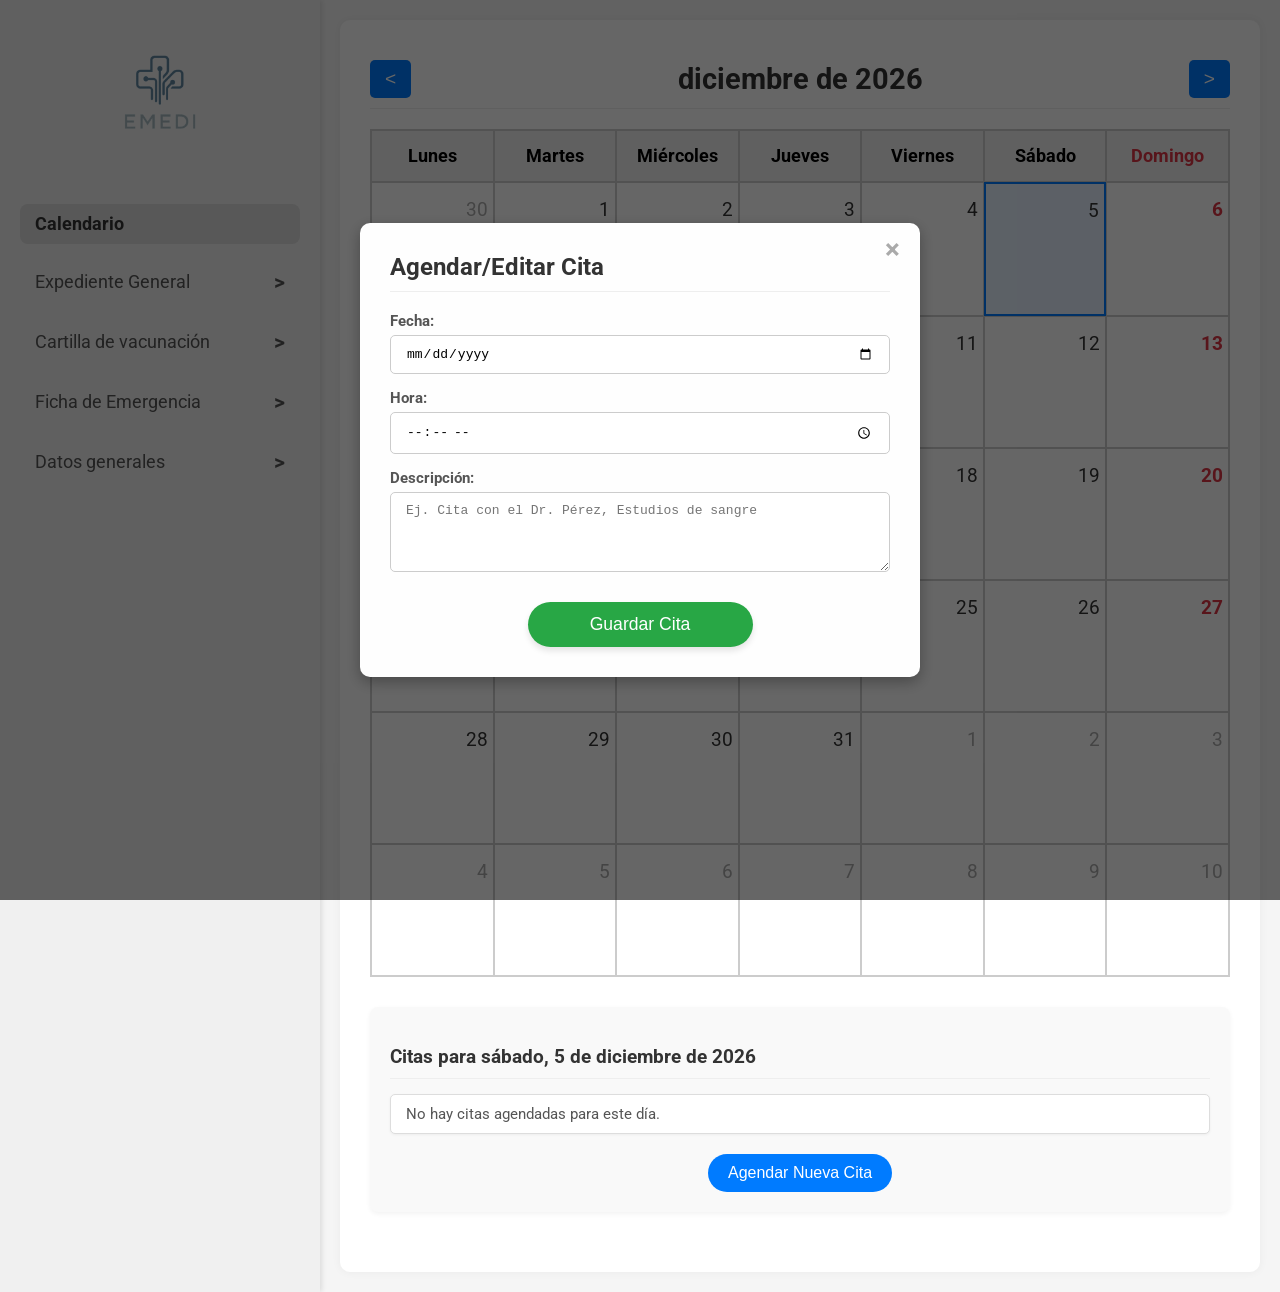
==== dashboard.html @ c4e19bdd "Add files via upload" ====
<!DOCTYPE html>
<html lang="es">
<head>
    <meta charset="UTF-8">
    <meta name="viewport" content="width=device-width, initial-scale=1.0">
    <title>EMEDI - Calendario y Expediente</title>
    <link rel="stylesheet" href="styles.css">
    <link href="https://fonts.googleapis.com/css2?family=Roboto:wght@400;700&display=swap" rel="stylesheet">
</head>
<body>
    <div class="dashboard-container">
        <aside class="sidebar" id="sidebar">
            <div class="sidebar-header">
                <img src="emedi_logo.png" alt="EMEDI Logo" class="sidebar-logo">
            </div>
            <nav class="sidebar-nav">
                <ul>
                    <li><a href="#" class="sidebar-link active" data-content="calendar">Calendario</a></li>
                    <li>
                        <a href="#" class="sidebar-link" data-content="expediente-general">Expediente General <span class="arrow">></span></a>
                        <ul class="submenu" id="expediente-submenu">
                            <li><a href="#" data-content="historia-clinica">Historia Clínica</a></li>
                            <li><a href="#" data-content="notas-medicas">Notas Médicas</a></li>
                            <li><a href="#" data-content="notas-evolucion">Notas de Evolución (Ne)</a></li>
                            <li><a href="#" data-content="notas-referencia">Notas de referencia o traslado</a></li>
                            <li><a href="#" data-content="notas-interconsulta">Notas de Interconsulta</a></li>
                            <li><a href="#" data-content="nota-pre-operatoria">Nota pre-operatoria (NPE-O)</a></li>
                            <li><a href="#" data-content="nota-pre-anestesica">Nota pre-anestésica (NPE-A)</a></li>
                            <li><a href="#" data-content="nota-post-operatoria">Nota post-operatoria (NPEO-Q)</a></li>
                            <li><a href="#" data-content="nota-post-anestesica">Nota post-anestésica (NPO-A)</a></li>
                            <li><a href="#" data-content="nota-egreso">Nota de Egreso</a></li>
                            <li><a href="#" data-content="hoja-enfermeria">Hoja de enfermería</a></li>
                            <li><a href="#" data-content="servicios-auxiliares">Servicios Auxiliares de diagnostico</a></li>
                            <li><a href="#" data-content="registro-transfusion">Registro de la transfusión de sangre o sus componentes</a></li>
                        </ul>
                    </li>
                    <li><a href="#" class="sidebar-link" data-content="cartilla-vacunacion">Cartilla de vacunación <span class="arrow">></span></a></li>
                    <li><a href="#" class="sidebar-link" data-content="ficha-emergencia">Ficha de Emergencia <span class="arrow">></span></a></li>
                    <li><a href="#" class="sidebar-link" data-content="datos-generales">Datos generales <span class="arrow">></span></a></li>
                </ul>
            </nav>
        </aside>

        <main class="main-content" id="main-content">
            <div id="calendar-content" class="content-section active">
                <div class="calendar-header">
                    <button id="prevMonth" class="nav-button">&lt;</button>
                    <h2 id="currentMonthYear"></h2>
                    <button id="nextMonth" class="nav-button">&gt;</button>
                </div>
                <div class="calendar-grid" id="calendarGrid">
                    </div>
                <div class="today-events">
                    <h3>Citas para <span id="selectedDateDisplay"></span></h3>
                    <ul id="eventsList">
                        </ul>
                    <button id="addAppointmentButton" class="add-button">Agendar Nueva Cita</button>
                </div>
            </div>

            <div id="expediente-general-content" class="content-section">
                <h1>Expediente General</h1>
                <p>Esta es la sección principal del Expediente General. Haz clic en las opciones del menú lateral para ver detalles.</p>
            </div>

            <div id="historia-clinica-content" class="content-section">
                <h2>Historia Clínica</h2>
                <p>Aquí se mostrará la historia clínica del paciente. Esta información puede ser extensa.</p>
                </div>

            <div id="notas-medicas-content" class="content-section">
                <h2>Notas Médicas</h2>
                <p>Aquí se mostrarán las notas médicas.</p>
                <ul>
                    <li>Especificaciones de la notas medicas(D4-D11)</li>
                </ul>
            </div>

            <div id="notas-evolucion-content" class="content-section">
                <h2>Notas de Evolución (Ne)</h2>
                <p>Contenido relacionado con las notas de evolución.</p>
            </div>

            <div id="notas-referencia-content" class="content-section">
                <h2>Notas de referencia o traslado</h2>
                <p>Contenido relacionado con las notas de referencia o traslado.</p>
            </div>

            <div id="notas-interconsulta-content" class="content-section">
                <h2>Notas de Interconsulta</h2>
                <p>Contenido relacionado con las notas de interconsulta.</p>
            </div>

            <div id="nota-pre-operatoria-content" class="content-section">
                <h2>Nota pre-operatoria (NPE-O)</h2>
                <p>Contenido de la nota pre-operatoria.</p>
            </div>

            <div id="nota-pre-anestesica-content" class="content-section">
                <h2>Nota pre-anestésica (NPE-A)</h2>
                <p>Contenido de la nota pre-anestésica.</p>
            </div>

            <div id="nota-post-operatoria-content" class="content-section">
                <h2>Nota post-operatoria (NPEO-Q)</h2>
                <p>Contenido de la nota post-operatoria.</p>
            </div>

            <div id="nota-post-anestesica-content" class="content-section">
                <h2>Nota post-anestesica (NPO-A)</h2>
                <p>Contenido de la nota post-anestesica.</p>
            </div>

            <div id="nota-egreso-content" class="content-section">
                <h2>Nota de Egreso</h2>
                <p>Contenido de la nota de egreso.</p>
            </div>

            <div id="hoja-enfermeria-content" class="content-section">
                <h2>Hoja de enfermería</h2>
                <p>Contenido de la hoja de enfermería.</p>
            </div>

            <div id="servicios-auxiliares-content" class="content-section">
                <h2>Servicios Auxiliares de diagnostico</h2>
                <p>Contenido de los servicios auxiliares de diagnóstico.</p>
            </div>

            <div id="registro-transfusion-content" class="content-section">
                <h2>Registro de la transfusión de sangre o sus componentes</h2>
                <p>Contenido del registro de transfusión.</p>
            </div>

            <div id="cartilla-vacunacion-content" class="content-section">
                <h1>Cartilla de vacunación</h1>
                <p>Aquí se mostrará la información de la cartilla de vacunación.</p>
            </div>

            <div id="ficha-emergencia-content" class="content-section">
                <h1>Ficha de Emergencia</h1>
                <p>Información de contacto y datos médicos en caso de emergencia.</p>
            </div>

            <div id="datos-generales-content" class="content-section">
                <h1>Datos generales</h1>
                <form class="datos-generales-form">
                    <div class="form-group">
                        <label for="nombreCompleto">Nombre completo:</label>
                        <input type="text" id="nombreCompleto" name="nombreCompleto" placeholder="Ingresa nombre completo">
                    </div>

                    <div class="form-group">
                        <label for="curpGeneral">CURP:</label>
                        <input type="text" id="curpGeneral" name="curpGeneral" placeholder="Ingresa CURP">
                    </div>

                    <div class="form-group">
                        <label for="fechaNacimiento">Fecha de nacimiento:</label>
                        <input type="date" id="fechaNacimiento" name="fechaNacimiento">
                    </div>

                    <div class="form-group">
                        <label for="grupoSanguineo">Grupo Sanguíneo:</label>
                        <select id="grupoSanguineo" name="grupoSanguineo">
                            <option value="">Selecciona</option>
                            <option value="A+">A+</option>
                            <option value="A-">A-</option>
                            <option value="B+">B+</option>
                            <option value="B-">B-</option>
                            <option value="AB+">AB+</option>
                            <option value="AB-">AB-</option>
                            <option value="O+">O+</option>
                            <option value="O-">O-</option>
                        </select>
                    </div>

                    <div class="form-group">
                        <label for="edad">Edad:</label>
                        <input type="number" id="edad" name="edad" placeholder="Edad" min="0" max="120">
                    </div>

                    <div class="form-group">
                        <label for="sexo">Sexo:</label>
                        <select id="sexo" name="sexo">
                            <option value="">Selecciona</option>
                            <option value="Masculino">Masculino</option>
                            <option value="Femenino">Femenino</option>
                            <option value="Otro">Otro</option>
                        </select>
                    </div>

                    <div class="form-group">
                        <label for="padecimientosGenerales">Padecimientos generales:</label>
                        <textarea id="padecimientosGenerales" name="padecimientosGenerales" rows="4" placeholder="Describe padecimientos relevantes"></textarea>
                    </div>

                    <div class="profile-photo">
                        <h3>Fotografía</h3>
                        <div class="photo-placeholder">
                            <label for="uploadPhoto" class="upload-button">Subir Foto</label>
                            <input type="file" id="uploadPhoto" name="uploadPhoto" accept="image/*" style="display: none;">
                        </div>
                    </div>

                    <button type="submit" class="save-button">Guardar Datos</button>
                </form>
            </div>
        </main>
    </div>

    <div id="appointmentModal" class="modal">
        <div class="modal-content">
            <span class="close-button">&times;</span>
            <h2>Agendar/Editar Cita</h2>
            <form id="appointmentForm">
                <input type="hidden" id="appointmentId">
                <div class="form-group">
                    <label for="appointmentDate">Fecha:</label>
                    <input type="date" id="appointmentDate" required>
                </div>
                <div class="form-group">
                    <label for="appointmentTime">Hora:</label>
                    <input type="time" id="appointmentTime" required>
                </div>
                <div class="form-group">
                    <label for="appointmentDescription">Descripción:</label>
                    <textarea id="appointmentDescription" rows="3" placeholder="Ej. Cita con el Dr. Pérez, Estudios de sangre" required></textarea>
                </div>
                <div class="modal-buttons">
                    <button type="submit" class="save-button">Guardar Cita</button>
                    <button type="button" id="deleteAppointmentButton" class="delete-button" style="display:none;">Eliminar Cita</button>
                </div>
            </form>
        </div>
    </div>

    <script src="script.js"></script>
</body>
</html>
---- styles.css ----
body {
    font-family: 'Roboto', sans-serif;
    display: flex;
    justify-content: center;
    align-items: center;
    min-height: 100vh;
    background-color: #e0e0e0; /* Color de fondo gris claro */
    margin: 0;
    overflow-x: hidden; /* Evita barras de desplazamiento horizontales */
}

/* Login Page Styles */
.login-container {
    background-color: #e0e0e0; /* Mismo color de fondo para el contenedor */
    padding: 40px 20px;
    border-radius: 15px;
    text-align: center;
    width: 100%;
    max-width: 400px;
    box-shadow: none; /* No hay sombra en el diseño del PDF */
    display: flex;
    flex-direction: column;
    align-items: center;
    position: relative;
}

.avatar-circle {
    width: 150px;
    height: 150px;
    background-color: #1a4970; /* Azul oscuro aproximado del PDF */
    border-radius: 50%;
    display: flex;
    justify-content: center;
    align-items: center;
    margin-bottom: 50px;
}

.avatar-icon {
    width: 90px;
    height: 90px;
    fill: white;
}

.input-group {
    width: 100%;
    margin-bottom: 40px;
}

.input-wrapper {
    display: flex;
    align-items: center;
    background-color: white; /* Fondo blanco para los inputs */
    border: 2px solid black; /* Borde negro delgado */
    border-radius: 30px; /* Bordes redondeados */
    margin-bottom: 25px;
    padding: 10px 20px;
    box-shadow: 0 2px 5px rgba(0, 0, 0, 0.1);
}

.input-wrapper .icon {
    font-size: 24px;
    margin-right: 15px;
    color: black; /* Color de los iconos */
}

.input-wrapper input {
    border: none;
    outline: none;
    flex-grow: 1;
    font-size: 1.1em;
    padding: 5px 0;
    color: #333;
    background-color: transparent;
}

.input-wrapper input::placeholder {
    color: #888;
}

.login-button {
    background-color: #007bff; /* Azul estándar, ajustar si es necesario */
    color: white;
    padding: 15px 30px;
    border: none;
    border-radius: 30px;
    font-size: 1.2em;
    cursor: pointer;
    transition: background-color 0.3s ease, transform 0.2s ease;
    width: 80%;
    margin-top: 20px;
    box-shadow: 0 4px 6px rgba(0, 0, 0, 0.1);
}

.login-button:hover {
    background-color: #0056b3;
    transform: translateY(-2px);
}

.emedi-logo img {
    width: 120px; /* Ajusta el tamaño del logo */
    height: auto;
    margin-top: 50px;
}

/* Animaciones de entrada para la página de login */
@keyframes fadeIn {
    from { opacity: 0; transform: translateY(20px); }
    to { opacity: 1; transform: translateY(0); }
}

.login-container {
    animation: fadeIn 1s ease-out forwards;
}

.input-wrapper {
    animation: fadeIn 0.8s ease-out forwards;
    animation-delay: 0.3s;
    opacity: 0;
}

.login-button {
    animation: fadeIn 0.8s ease-out forwards;
    animation-delay: 0.6s;
    opacity: 0;
}


/* Dashboard Layout */
.dashboard-container {
    display: flex;
    width: 100%;
    min-height: 100vh;
    background-color: #f5f5f5; /* Un gris muy claro para el fondo principal */
}

/* Sidebar */
.sidebar {
    width: 280px;
    background-color: #f0f0f0; /* Gris ligeramente más oscuro que el fondo principal */
    color: #333;
    padding: 20px;
    box-shadow: 2px 0 5px rgba(0,0,0,0.1);
    display: flex;
    flex-direction: column;
    overflow-y: auto;
    transition: transform 0.3s ease-in-out;
}

.sidebar-header {
    text-align: center;
    margin-bottom: 30px;
}

.sidebar-logo {
    width: 150px; /* Ajusta el tamaño del logo en el sidebar */
    height: auto;
}

.sidebar-nav ul {
    list-style: none;
    padding: 0;
    margin: 0;
}

.sidebar-nav li {
    margin-bottom: 15px;
}

.sidebar-link {
    display: flex;
    align-items: center;
    justify-content: space-between;
    text-decoration: none;
    color: #555;
    font-size: 1.1em;
    padding: 10px 15px;
    border-radius: 8px;
    transition: background-color 0.3s ease, color 0.3s ease;
    cursor: pointer;
}

.sidebar-link:hover,
.sidebar-link.active {
    background-color: #dcdcdc; /* Un gris más oscuro al pasar el ratón o activo */
    color: #333;
    font-weight: bold;
}

.sidebar-link .arrow {
    font-weight: bold;
    font-size: 1.2em;
    transform: rotate(0deg);
    transition: transform 0.3s ease;
}

/* Cambiado para que solo rote si el submenu está abierto */
.sidebar-link.active .arrow {
    transform: rotate(90deg);
}


.submenu {
    list-style: none;
    padding-left: 20px;
    margin-top: 10px;
    max-height: 0; /* Oculto por defecto */
    overflow: hidden;
    transition: max-height 0.4s ease-out, opacity 0.4s ease-out;
    opacity: 0;
}

.submenu.show {
    max-height: 500px; /* Suficientemente grande para mostrar todos los elementos */
    opacity: 1;
}

.submenu li {
    margin-bottom: 8px;
}

.submenu a {
    text-decoration: none;
    color: #666;
    font-size: 0.95em;
    padding: 8px 10px;
    display: block;
    border-radius: 5px;
    transition: background-color 0.3s ease, color 0.3s ease;
}

.submenu a:hover {
    background-color: #e9e9e9;
    color: #333;
}

/* Main Content Area */
.main-content {
    flex-grow: 1;
    padding: 30px;
    overflow-y: auto;
    background-color: white; /* Contenido principal en blanco */
    border-radius: 10px;
    margin: 20px;
    box-shadow: 0 0 10px rgba(0,0,0,0.05);
}

.content-section {
    display: none; /* Oculta todas las secciones por defecto */
    animation: fadeInContent 0.5s ease-out forwards;
}

.content-section.active {
    display: block; /* Muestra la sección activa */
}

@keyframes fadeInContent {
    from { opacity: 0; transform: translateY(10px); }
    to { opacity: 1; transform: translateY(0); }
}

/* Calendar Specific Styles */
.calendar-header {
    display: flex;
    justify-content: space-between;
    align-items: center;
    margin-bottom: 20px;
    padding: 10px 0;
    border-bottom: 1px solid #eee;
}

.calendar-header h2 {
    margin: 0;
    color: #333;
    font-size: 1.8em;
}

.calendar-header .nav-button {
    background-color: #007bff;
    color: white;
    border: none;
    padding: 8px 15px;
    border-radius: 5px;
    cursor: pointer;
    font-size: 1.2em;
    transition: background-color 0.3s ease;
}

.calendar-header .nav-button:hover {
    background-color: #0056b3;
}

.calendar-grid {
    display: grid;
    grid-template-columns: repeat(7, 1fr);
    border: 1px solid #ccc;
    max-width: 900px; /* Ancho máximo para el calendario */
    margin: 20px auto; /* Centrar el calendario */
    background-color: white;
}

.day-name {
    background-color: #f0f0f0;
    padding: 15px 5px;
    text-align: center;
    font-weight: bold;
    border: 1px solid #ccc;
    font-size: 1.1em;
}

.day {
    padding: 15px 5px;
    border: 1px solid #ccc;
    text-align: right;
    font-size: 1.2em;
    min-height: 100px; /* Altura mínima para cada día */
    position: relative;
    cursor: pointer;
    transition: background-color 0.2s ease;
    display: flex;
    flex-direction: column;
    align-items: flex-end;
    justify-content: flex-start;
}

.day:hover {
    background-color: #f9f9f9;
}

.day.selected {
    background-color: #e6f2ff; /* Color para el día seleccionado */
    border: 2px solid #007bff;
}

.prev-month, .next-month {
    color: #aaa; /* Días de meses anteriores/siguientes más tenues */
}

.current-month {
    color: #333;
}

.domingo {
    color: #dc3545; /* Rojo para los domingos */
    font-weight: bold;
}

.red-text { /* Para los días 1, 5, 6, 12, 19, 26 */
    color: #dc3545 !important;
    font-weight: bold;
}

.has-event {
    /* display: flex; */ /* Removido para permitir que el número del día esté arriba */
    /* flex-direction: column; */
    /* align-items: flex-end; */
    /* justify-content: space-between; */
    /* padding: 10px; */
}

.event-dot {
    width: 12px;
    height: 12px;
    border-radius: 50%;
    margin-top: 5px;
    /* align-self: center; */ /* Removido */
    position: absolute;
    bottom: 5px;
    left: 50%;
    transform: translateX(-50%);
}

.event-dot.green { background-color: #28a745; }
.event-dot.blue { background-color: #007bff; }
.event-dot.purple { background-color: #6f42c1; }


/* Tooltip para eventos */
.event-tooltip {
    position: absolute;
    bottom: 100%; /* Encima del día */
    left: 50%;
    transform: translateX(-50%);
    background-color: rgba(0, 0, 0, 0.8);
    color: white;
    padding: 8px 12px;
    border-radius: 5px;
    font-size: 0.85em;
    white-space: nowrap;
    opacity: 0;
    visibility: hidden;
    transition: opacity 0.3s ease, visibility 0.3s ease;
    z-index: 10;
}

.has-event:hover .event-tooltip {
    opacity: 1;
    visibility: visible;
}

.today-events {
    max-width: 900px;
    margin: 30px auto;
    padding: 20px;
    background-color: #f9f9f9;
    border-radius: 8px;
    box-shadow: 0 2px 5px rgba(0,0,0,0.05);
}

.today-events h3 {
    color: #333;
    margin-bottom: 15px;
    border-bottom: 1px solid #eee;
    padding-bottom: 10px;
}

.today-events ul {
    list-style: none;
    padding: 0;
    margin: 0;
}

.today-events li {
    background-color: white;
    border: 1px solid #ddd;
    border-radius: 5px;
    padding: 10px 15px;
    margin-bottom: 10px;
    display: flex;
    justify-content: space-between;
    align-items: center;
    font-size: 0.95em;
    color: #555;
    box-shadow: 0 1px 3px rgba(0,0,0,0.05);
    cursor: pointer; /* Para indicar que se puede editar */
    transition: background-color 0.2s ease;
}

.today-events li:hover {
    background-color: #f0f0f0;
}

.today-events li .event-time {
    font-weight: bold;
    color: #007bff;
    margin-right: 10px;
}

.today-events .add-button {
    background-color: #007bff;
    color: white;
    border: none;
    padding: 10px 20px;
    border-radius: 25px;
    cursor: pointer;
    font-size: 1em;
    margin-top: 20px;
    display: block;
    width: fit-content;
    margin-left: auto;
    margin-right: auto;
    transition: background-color 0.3s ease;
}

.today-events .add-button:hover {
    background-color: #0056b3;
}


/* Estilos para el formulario de Datos Generales */
.datos-generales-form {
    display: flex;
    flex-direction: column;
    gap: 15px; /* Espacio entre grupos de formulario */
    max-width: 600px; /* Ancho máximo del formulario */
    margin: 20px auto; /* Centrar el formulario en la sección */
    padding: 20px;
    border: 1px solid #e0e0e0;
    border-radius: 8px;
    background-color: #ffffff;
    box-shadow: 0 2px 5px rgba(0,0,0,0.05);
}

.form-group {
    display: flex;
    flex-direction: column;
}

.form-group label {
    font-weight: bold;
    margin-bottom: 5px;
    color: #555;
    font-size: 0.95em;
}

.form-group input[type="text"],
.form-group input[type="date"],
.form-group input[type="number"],
.form-group input[type="time"], /* Añadido para el input de hora */
.form-group select,
.form-group textarea {
    padding: 10px 15px;
    border: 1px solid #ccc;
    border-radius: 5px;
    font-size: 1em;
    width: 100%;
    box-sizing: border-box; /* Incluye padding y border en el ancho total */
    transition: border-color 0.3s ease;
}

.form-group input:focus,
.form-group select:focus,
.form-group textarea:focus {
    border-color: #007bff;
    outline: none;
    box-shadow: 0 0 5px rgba(0, 123, 255, 0.25);
}

.form-group textarea {
    resize: vertical; /* Permite redimensionar verticalmente */
    min-height: 80px;
}

/* Estilos específicos para el placeholder de la foto de perfil */
.profile-photo .photo-placeholder {
    width: 180px; /* Ajusta el tamaño del placeholder de la foto */
    height: 180px;
    background-color: #f0f0f0;
    border: 2px dashed #a0a0a0;
    border-radius: 10px;
    margin: 15px auto;
    display: flex;
    justify-content: center;
    align-items: center;
    color: #666;
    font-size: 0.9em;
    cursor: pointer;
    overflow: hidden; /* Para contener la imagen subida */
    position: relative;
}

.profile-photo .photo-placeholder img {
    width: 100%;
    height: 100%;
    object-fit: cover;
    border-radius: 8px;
    position: absolute;
    top: 0;
    left: 0;
}

.upload-button {
    background-color: #007bff;
    color: white;
    padding: 8px 15px;
    border-radius: 5px;
    cursor: pointer;
    transition: background-color 0.3s ease;
    font-size: 0.9em;
    z-index: 1; /* Asegura que el botón esté por encima de la imagen */
}

.upload-button:hover {
    background-color: #0056b3;
}

/* Botón de Guardar */
.save-button {
    background-color: #28a745; /* Verde para guardar */
    color: white;
    padding: 12px 25px;
    border: none;
    border-radius: 30px;
    font-size: 1.1em;
    cursor: pointer;
    transition: background-color 0.3s ease, transform 0.2s ease;
    width: fit-content; /* Se ajusta al contenido */
    align-self: center; /* Centrar el botón */
    margin-top: 20px;
    box-shadow: 0 4px 6px rgba(0, 0, 0, 0.1);
}

.save-button:hover {
    background-color: #218838;
    transform: translateY(-2px);
}

/* Modal Styles */
.modal {
    display: none; /* Hidden by default */
    position: fixed; /* Stay in place */
    z-index: 100; /* Sit on top */
    left: 0;
    top: 0;
    width: 100%; /* Full width */
    height: 100%; /* Full height */
    overflow: auto; /* Enable scroll if needed */
    background-color: rgba(0,0,0,0.6); /* Black w/ opacity */
    display: flex; /* Usar flexbox para centrar contenido */
    justify-content: center;
    align-items: center;
}

.modal-content {
    background-color: #fefefe;
    margin: auto;
    padding: 30px;
    border-radius: 10px;
    box-shadow: 0 5px 15px rgba(0,0,0,0.3);
    width: 90%;
    max-width: 500px;
    position: relative;
    animation: zoomIn 0.3s ease-out;
}

@keyframes zoomIn {
    from { transform: scale(0.9); opacity: 0; }
    to { transform: scale(1); opacity: 1; }
}

.close-button {
    color: #aaa;
    float: right;
    font-size: 28px;
    font-weight: bold;
    position: absolute;
    top: 10px;
    right: 20px;
    cursor: pointer;
}

.close-button:hover,
.close-button:focus {
    color: black;
    text-decoration: none;
    cursor: pointer;
}

.modal h2 {
    margin-top: 0;
    color: #333;
    border-bottom: 1px solid #eee;
    padding-bottom: 10px;
    margin-bottom: 20px;
}

.modal .form-group {
    margin-bottom: 15px;
}

.modal-buttons {
    display: flex;
    justify-content: space-around;
    margin-top: 30px;
}

.modal-buttons .save-button {
    margin: 0; /* Anular margin-top de .save-button general */
    width: 45%;
}

.modal-buttons .delete-button {
    background-color: #dc3545; /* Rojo para eliminar */
    color: white;
    padding: 12px 25px;
    border: none;
    border-radius: 30px;
    font-size: 1.1em;
    cursor: pointer;
    transition: background-color 0.3s ease, transform 0.2s ease;
    width: 45%;
    box-shadow: 0 4px 6px rgba(0, 0, 0, 0.1);
}

.modal-buttons .delete-button:hover {
    background-color: #c82333;
    transform: translateY(-2px);
}


/* Media Queries para Responsividad */
@media (max-width: 768px) {
    .dashboard-container {
        flex-direction: column;
    }

    .sidebar {
        width: 100%;
        height: auto;
        padding: 15px;
        box-shadow: 0 2px 5px rgba(0,0,0,0.1);
    }

    .sidebar-nav ul {
        display: flex;
        flex-wrap: wrap;
        justify-content: center;
    }

    .sidebar-nav li {
        margin: 5px 10px;
    }

    .sidebar-link {
        padding: 8px 12px;
        font-size: 0.95em;
    }

    .submenu {
        padding-left: 0;
        text-align: center;
    }

    .main-content {
        margin: 15px;
        padding: 20px;
    }

    .calendar-grid {
        font-size: 0.9em;
        grid-template-columns: repeat(auto-fit, minmax(80px, 1fr)); /* Ajuste para días más pequeños */
    }

    .day {
        min-height: 80px;
    }
}

@media (max-width: 600px) {
    .datos-generales-form {
        margin: 10px;
        padding: 15px;
    }
    /* Añadido para hacer el modal adaptable en pantallas pequeñas */
    .modal-content {
        width: 95%; /* Más ancho en pantallas pequeñas */
        padding: 20px;
    }
}


@media (max-width: 480px) {
    .login-container {
        padding: 20px;
    }

    .avatar-circle {
        width: 100px;
        height: 100px;
        margin-bottom: 30px;
    }

    .avatar-icon {
        width: 60px;
        height: 60px;
    }

    .input-wrapper {
        padding: 8px 15px;
        margin-bottom: 15px;
    }

    .input-wrapper input {
        font-size: 1em;
    }

    .login-button {
        padding: 12px 25px;
        font-size: 1em;
        width: 90%;
    }

    .emedi-logo img {
        width: 100px;
        margin-top: 30px;
    }

    .sidebar-nav ul {
        flex-direction: column; /* Apila los elementos de navegación */
        align-items: center;
    }

    .sidebar-nav li {
        margin: 5px 0; /* Ajusta el margen para elementos apilados */
    }

    .sidebar-link {
        font-size: 0.9em;
    }

    .main-content h1 {
        font-size: 1.5em;
    }

    .day {
        min-height: 60px;
        font-size: 1em;
    }

    .modal-content {
        padding: 20px;
    }

    .modal-buttons {
        flex-direction: column;
        gap: 10px;
    }

    .modal-buttons .save-button,
    .modal-buttons .delete-button {
        width: 100%;
    }
}
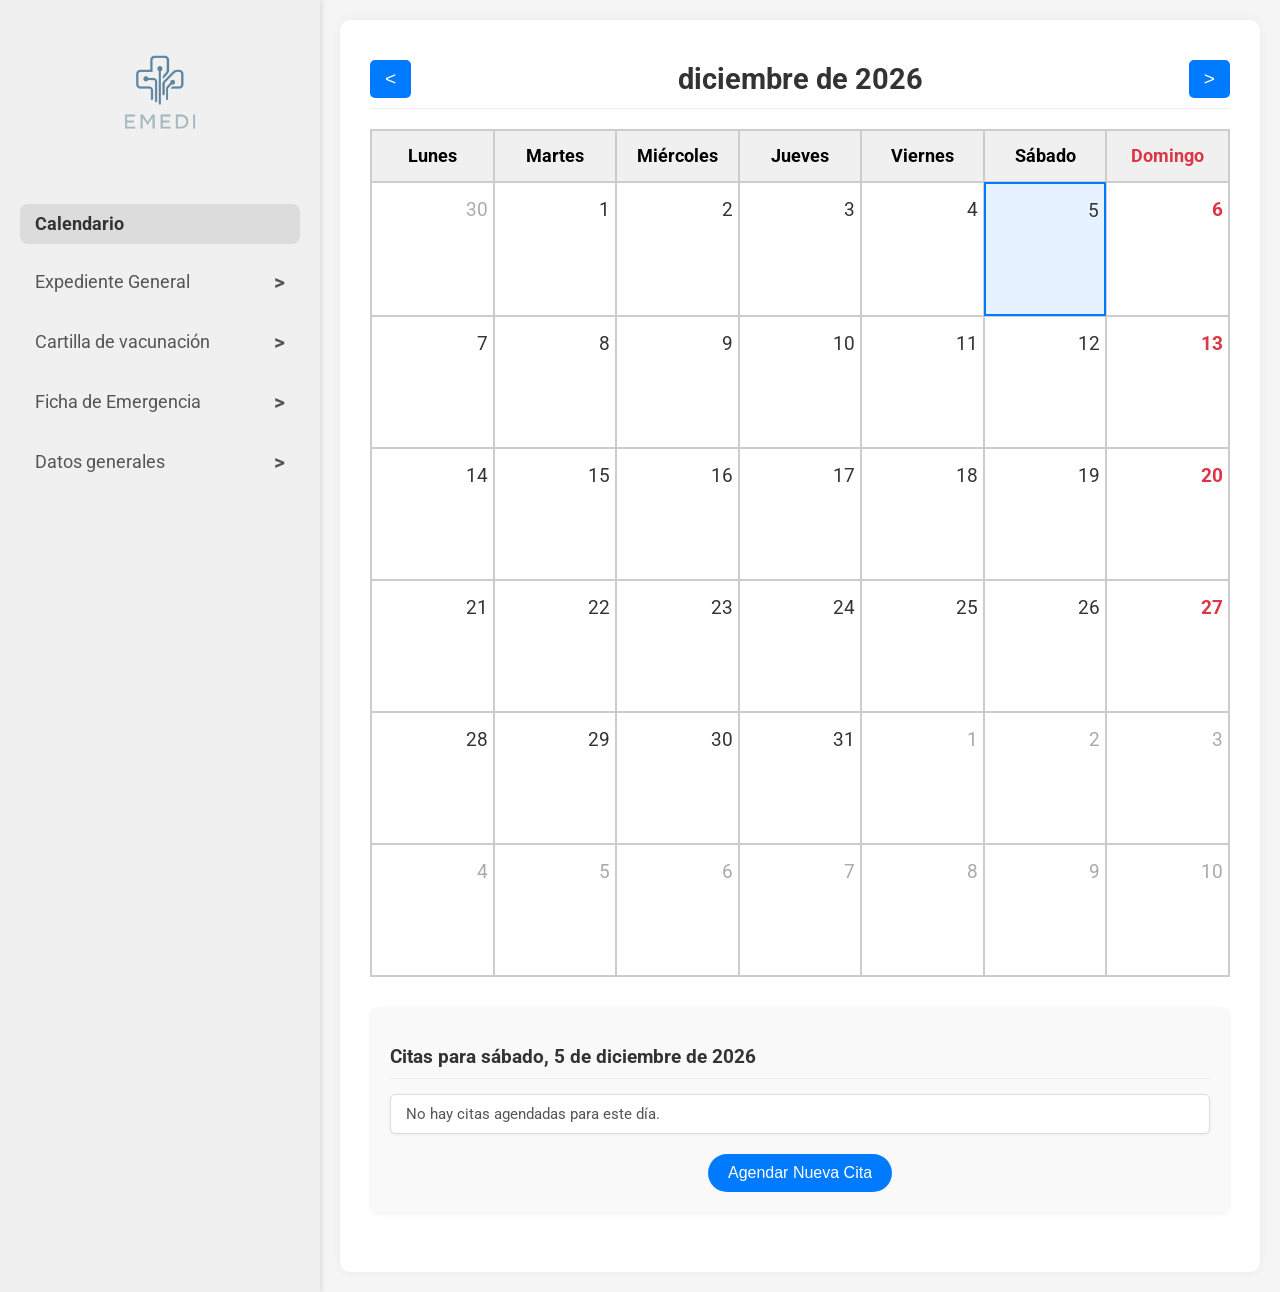
==== commit 8b24df2c: "Add files via upload" ====
--- a/dashboard.html
+++ b/dashboard.html
@@ -27,7 +27,7 @@
                             <li><a href="#" data-content="nota-pre-operatoria">Nota pre-operatoria (NPE-O)</a></li>
                             <li><a href="#" data-content="nota-pre-anestesica">Nota pre-anestésica (NPE-A)</a></li>
                             <li><a href="#" data-content="nota-post-operatoria">Nota post-operatoria (NPEO-Q)</a></li>
-                            <li><a href="#" data-content="nota-post-anestesica">Nota post-anestésica (NPO-A)</a></li>
+                            <li><a href="#" data-content="nota-post-anestesica">Nota post-anestesica (NPO-A)</a></li>
                             <li><a href="#" data-content="nota-egreso">Nota de Egreso</a></li>
                             <li><a href="#" data-content="hoja-enfermeria">Hoja de enfermería</a></li>
                             <li><a href="#" data-content="servicios-auxiliares">Servicios Auxiliares de diagnostico</a></li>
--- a/styles.css
+++ b/styles.css
@@ -595,9 +595,13 @@
     height: 100%; /* Full height */
     overflow: auto; /* Enable scroll if needed */
     background-color: rgba(0,0,0,0.6); /* Black w/ opacity */
-    display: flex; /* Usar flexbox para centrar contenido */
     justify-content: center;
     align-items: center;
+    /* Usar clase para mostrar/ocultar con JS */
+}
+
+.modal.show-modal {
+    display: flex; /* La clase JS activará esto */
 }
 
 .modal-content {
@@ -677,27 +681,30 @@
 }
 
 
-/* Media Queries para Responsividad */
+/* --- Media Queries para Responsividad (Optimizado para móvil) --- */
+
+/* Ajustes generales para pantallas más pequeñas que 768px (tablets y móviles) */
 @media (max-width: 768px) {
     .dashboard-container {
-        flex-direction: column;
+        flex-direction: column; /* Coloca el sidebar encima del contenido principal */
     }
 
     .sidebar {
-        width: 100%;
-        height: auto;
+        width: 100%; /* El sidebar ocupa todo el ancho */
+        height: auto; /* Altura automática */
         padding: 15px;
         box-shadow: 0 2px 5px rgba(0,0,0,0.1);
+        position: relative; /* Asegura que no se salga del flujo */
     }
 
     .sidebar-nav ul {
         display: flex;
-        flex-wrap: wrap;
-        justify-content: center;
+        flex-wrap: wrap; /* Envuelve los elementos si no caben en una línea */
+        justify-content: center; /* Centra los elementos de navegación */
     }
 
     .sidebar-nav li {
-        margin: 5px 10px;
+        margin: 5px 10px; /* Reduce el margen para compactar */
     }
 
     .sidebar-link {
@@ -705,108 +712,231 @@
         font-size: 0.95em;
     }
 
+    /* Ajuste para el submenú en móvil: Permitir que se desborde si es necesario */
     .submenu {
         padding-left: 0;
         text-align: center;
+        width: 100%; /* Asegura que el submenú también ocupe todo el ancho si aparece */
+        box-sizing: border-box; /* Incluye padding en el ancho */
     }
 
     .main-content {
-        margin: 15px;
+        margin: 15px; /* Reduce los márgenes generales */
         padding: 20px;
     }
 
     .calendar-grid {
+        font-size: 0.85em; /* Reduce el tamaño de fuente del calendario */
+        /* Usar auto-fit y minmax para que las celdas se adapten mejor */
+        grid-template-columns: repeat(auto-fit, minmax(40px, 1fr)); /* Mínimo 40px, máximo 1fr */
+        gap: 1px; /* Espacio entre los días, puede ser útil reducirlo */
+        margin: 10px auto; /* Más compacto */
+    }
+
+    .day {
+        min-height: 60px; /* Reduce la altura mínima de los días */
+        padding: 8px 3px; /* Más compacto */
+        font-size: 1em; /* Ajusta el tamaño del número del día */
+        overflow: hidden; /* Oculta contenido extra si el espacio es limitado */
+    }
+
+    .event-dot {
+        width: 10px; /* Punto de evento más pequeño */
+        height: 10px;
+        bottom: 3px; /* Ajusta la posición */
+    }
+
+    .event-tooltip {
+        font-size: 0.75em; /* Tooltip más pequeño */
+        padding: 5px 8px;
+    }
+
+    .today-events {
+        margin-top: 20px; /* Menos margen superior */
+        padding: 15px; /* Menos padding */
+    }
+    .today-events h3 {
+        font-size: 1.2em; /* Título de eventos más pequeño */
+    }
+    .today-events li {
+        padding: 8px 10px; /* Menos padding en los elementos de la lista */
         font-size: 0.9em;
-        grid-template-columns: repeat(auto-fit, minmax(80px, 1fr)); /* Ajuste para días más pequeños */
-    }
-
-    .day {
-        min-height: 80px;
-    }
-}
-
-@media (max-width: 600px) {
+    }
+    .today-events .add-button {
+        padding: 8px 15px;
+        font-size: 0.9em;
+    }
+
+    /* Formularios generales */
     .datos-generales-form {
         margin: 10px;
         padding: 15px;
-    }
-    /* Añadido para hacer el modal adaptable en pantallas pequeñas */
+        gap: 10px; /* Menos espacio entre elementos del formulario */
+    }
+    .form-group label {
+        font-size: 0.9em;
+    }
+    .form-group input, .form-group select, .form-group textarea {
+        padding: 8px 12px;
+        font-size: 0.95em;
+    }
+    .profile-photo .photo-placeholder {
+        width: 140px; /* Foto más pequeña */
+        height: 140px;
+    }
+    .upload-button {
+        padding: 6px 10px;
+        font-size: 0.8em;
+    }
+    .save-button {
+        padding: 10px 20px;
+        font-size: 1em;
+    }
+}
+
+/* Ajustes específicos para pantallas muy pequeñas (celulares verticales, < 480px) */
+@media (max-width: 480px) {
+    body {
+        /* Para asegurar que el body se adapte sin barras de desplazamiento */
+        padding: 0 5px; /* Un poco de padding horizontal para no pegar a los bordes */
+        box-sizing: border-box;
+    }
+
+    .login-container {
+        padding: 15px; /* Menos padding */
+        max-width: 100%; /* Ocupa todo el ancho disponible */
+    }
+
+    .avatar-circle {
+        width: 80px; /* Más pequeño */
+        height: 80px;
+        margin-bottom: 20px;
+    }
+
+    .avatar-icon {
+        width: 50px; /* Más pequeño */
+        height: 50px;
+    }
+
+    .input-wrapper {
+        padding: 6px 10px; /* Más compacto */
+        margin-bottom: 10px;
+    }
+
+    .input-wrapper .icon {
+        font-size: 20px; /* Icono más pequeño */
+        margin-right: 10px;
+    }
+
+    .input-wrapper input {
+        font-size: 0.9em; /* Fuente más pequeña */
+    }
+
+    .login-button {
+        padding: 10px 20px; /* Botón más pequeño */
+        font-size: 0.9em;
+        width: 95%; /* Ocupa más ancho */
+    }
+
+    .emedi-logo img {
+        width: 80px; /* Logo más pequeño */
+        margin-top: 25px;
+    }
+
+    .sidebar-nav ul {
+        flex-direction: column; /* Apila los elementos de navegación en el sidebar */
+        align-items: stretch; /* Estira los elementos para ocupar el ancho */
+    }
+
+    .sidebar-nav li {
+        margin: 2px 0; /* Ajusta el margen para elementos apilados */
+        width: 100%; /* Hace que los enlaces ocupen todo el ancho */
+        box-sizing: border-box;
+    }
+
+    .sidebar-link {
+        font-size: 0.85em;
+        padding: 8px 5px; /* Más compacto */
+        justify-content: center; /* Centra el texto del enlace si no hay flecha */
+    }
+    .sidebar-link .arrow {
+        /* Puedes ocultar la flecha en pantallas muy pequeñas si no hay espacio */
+        display: none;
+    }
+
+    .main-content {
+        margin: 5px; /* Menos margen */
+        padding: 10px; /* Menos padding */
+    }
+
+    .calendar-header h2 {
+        font-size: 1.2em; /* Título del calendario aún más pequeño */
+    }
+    .calendar-header .nav-button {
+        padding: 4px 8px; /* Botones de navegación más pequeños */
+        font-size: 0.9em;
+    }
+
+    .day {
+        min-height: 40px; /* Días aún más pequeños */
+        padding: 3px 1px;
+        font-size: 0.8em;
+    }
+    .day-name {
+        font-size: 0.8em; /* Nombre del día más pequeño */
+        padding: 8px 3px;
+    }
+
+    .event-dot {
+        width: 8px; /* Punto de evento aún más pequeño */
+        height: 8px;
+        bottom: 2px;
+    }
+    .event-tooltip {
+        font-size: 0.7em; /* Tooltip aún más pequeño */
+        padding: 4px 6px;
+    }
+
+    .today-events {
+        margin-top: 15px;
+        padding: 10px;
+    }
+    .today-events h3 {
+        font-size: 1em;
+    }
+    .today-events li {
+        padding: 6px 8px;
+        font-size: 0.85em;
+        flex-direction: column; /* Apila la hora y la descripción */
+        align-items: flex-start;
+        gap: 3px;
+    }
+    .today-events li .event-time {
+        margin-right: 0;
+    }
+    .today-events .add-button {
+        padding: 8px 15px;
+        font-size: 0.85em;
+    }
+
     .modal-content {
-        width: 95%; /* Más ancho en pantallas pequeñas */
-        padding: 20px;
-    }
-}
-
-
-@media (max-width: 480px) {
-    .login-container {
-        padding: 20px;
-    }
-
-    .avatar-circle {
-        width: 100px;
-        height: 100px;
-        margin-bottom: 30px;
-    }
-
-    .avatar-icon {
-        width: 60px;
-        height: 60px;
-    }
-
-    .input-wrapper {
-        padding: 8px 15px;
-        margin-bottom: 15px;
-    }
-
-    .input-wrapper input {
-        font-size: 1em;
-    }
-
-    .login-button {
-        padding: 12px 25px;
-        font-size: 1em;
-        width: 90%;
-    }
-
-    .emedi-logo img {
-        width: 100px;
-        margin-top: 30px;
-    }
-
-    .sidebar-nav ul {
-        flex-direction: column; /* Apila los elementos de navegación */
-        align-items: center;
-    }
-
-    .sidebar-nav li {
-        margin: 5px 0; /* Ajusta el margen para elementos apilados */
-    }
-
-    .sidebar-link {
+        width: 98%; /* Casi todo el ancho */
+        padding: 15px;
+    }
+    .modal h2 {
+        font-size: 1.3em;
+    }
+    .modal .form-group input, .modal .form-group select, .modal .form-group textarea {
         font-size: 0.9em;
-    }
-
-    .main-content h1 {
-        font-size: 1.5em;
-    }
-
-    .day {
-        min-height: 60px;
-        font-size: 1em;
-    }
-
-    .modal-content {
-        padding: 20px;
-    }
-
+        padding: 8px 10px;
+    }
     .modal-buttons {
         flex-direction: column;
-        gap: 10px;
-    }
-
-    .modal-buttons .save-button,
-    .modal-buttons .delete-button {
+        gap: 8px;
+    }
+    .modal-buttons .save-button, .modal-buttons .delete-button {
         width: 100%;
+        padding: 10px 20px;
+        font-size: 1em;
     }
 }
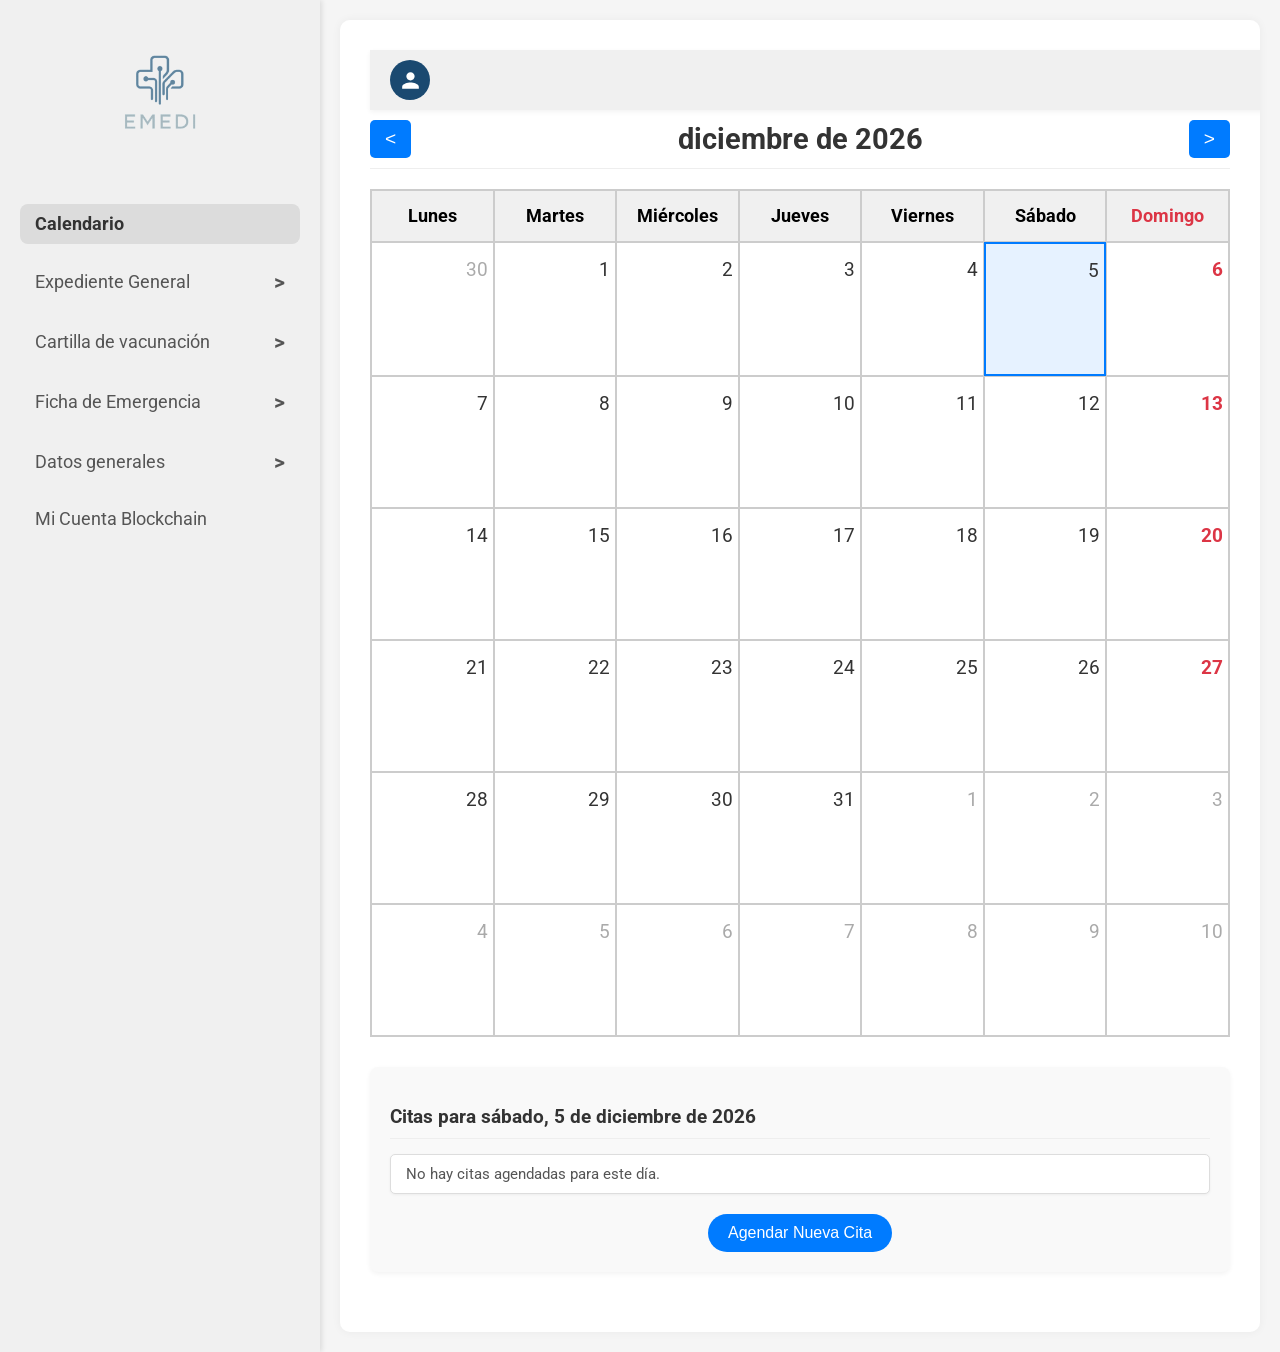
==== commit 04a6301e: "Add files via upload" ====
--- a/dashboard.html
+++ b/dashboard.html
@@ -37,11 +37,20 @@
                     <li><a href="#" class="sidebar-link" data-content="cartilla-vacunacion">Cartilla de vacunación <span class="arrow">></span></a></li>
                     <li><a href="#" class="sidebar-link" data-content="ficha-emergencia">Ficha de Emergencia <span class="arrow">></span></a></li>
                     <li><a href="#" class="sidebar-link" data-content="datos-generales">Datos generales <span class="arrow">></span></a></li>
+                    <li><a href="#" class="sidebar-link" data-content="my-blockchain-account">Mi Cuenta Blockchain</a></li>
                 </ul>
             </nav>
         </aside>
 
         <main class="main-content" id="main-content">
+            <div class="top-bar">
+                <div class="user-profile-icon">
+                    <svg xmlns="http://www.w3.org/2000/svg" viewBox="0 0 24 24" fill="currentColor">
+                        <path d="M12 12c2.21 0 4-1.79 4-4s-1.79-4-4-4-4 1.79-4 4 1.79 4 4 4zm0 2c-2.67 0-8 1.34-8 4v2h16v-2c0-2.66-5.33-4-8-4z"/>
+                    </svg>
+                </div>
+            </div>
+
             <div id="calendar-content" class="content-section active">
                 <div class="calendar-header">
                     <button id="prevMonth" class="nav-button">&lt;</button>
@@ -60,108 +69,392 @@
 
             <div id="expediente-general-content" class="content-section">
                 <h1>Expediente General</h1>
-                <p>Esta es la sección principal del Expediente General. Haz clic en las opciones del menú lateral para ver detalles.</p>
+                <p>Esta sección consolida la información clínica vital del paciente, ofreciendo un acceso rápido a su historial médico completo para una atención integral y coordinada. Incluye apartados detallados para una visión exhaustiva del estado de salud.</p>
             </div>
 
             <div id="historia-clinica-content" class="content-section">
                 <h2>Historia Clínica</h2>
-                <p>Aquí se mostrará la historia clínica del paciente. Esta información puede ser extensa.</p>
-                </div>
+                <div class="medical-record-section">
+                    <h3>Anamnesis y Antecedentes Heredofamiliares</h3>
+                    <p>Recopilación exhaustiva de información médica pertinente, incluyendo antecedentes patológicos personales (APPs), no patológicos (APNPs), ginecoobstétricos (AGO), y antecedentes heredofamiliares (AHFs) para establecer un perfil de riesgo y contextualizar el estado de salud actual del paciente.</p>
+                </div>
+                <div class="medical-record-section">
+                    <h3>Padecimiento Actual</h3>
+                    <p>Descripción detallada de la sintomatología presente, cronología de los eventos, factores desencadenantes y atenuantes, así como tratamientos previos y su respuesta. Se utiliza la metodología "S.O.A.P." (Subjetivo, Objetivo, Análisis, Plan) para estructurar la información.</p>
+                </div>
+                <div class="medical-record-section">
+                    <h3>Exploración Física</h3>
+                    <p>Resultados de la evaluación física por sistemas y aparatos, incluyendo signos vitales (T/A, FC, FR, Temp, SatO2), somatometría (Peso, Talla, IMC), y hallazgos específicos relevantes para el padecimiento actual y antecedentes. Se enfatiza la objetividad y precisión de los datos.</p>
+                </div>
+            </div>
 
             <div id="notas-medicas-content" class="content-section">
                 <h2>Notas Médicas</h2>
-                <p>Aquí se mostrarán las notas médicas.</p>
-                <ul>
-                    <li>Especificaciones de la notas medicas(D4-D11)</li>
-                </ul>
+                <div class="medical-record-section">
+                    <h3>Notas de Evolución (NE)</h3>
+                    <p>Registro cronológico de la evolución del paciente durante su estancia o seguimiento. Incluye: fecha, hora, síntomas subjetivos, hallazgos objetivos, análisis de la situación clínica, plan de tratamiento (medicamentos, estudios, interconsultas, indicaciones generales), y firma del médico.</p>
+                </div>
+                <div class="medical-record-section">
+                    <h3>Notas de Referencia o Traslado</h3>
+                    <p>Documento oficial para la transferencia de pacientes entre unidades médicas o especialistas. Contiene: motivo de referencia/traslado, diagnóstico presuntivo o definitivo, resumen clínico (antecedentes, padecimiento actual, exploración física, resultados de estudios), manejo realizado y justificación del traslado.</p>
+                </div>
+                <div class="medical-record-section">
+                    <h3>Notas de Interconsulta</h3>
+                    <p>Solicitud de opinión o atención a otro especialista. Detalla: motivo de la interconsulta, resumen clínico del paciente, preguntas específicas al interconsultante, y las respuestas o recomendaciones del especialista, integradas al plan de manejo.</p>
+                </div>
             </div>
 
             <div id="notas-evolucion-content" class="content-section">
                 <h2>Notas de Evolución (Ne)</h2>
-                <p>Contenido relacionado con las notas de evolución.</p>
+                <div class="medical-record-section">
+                    <h3>Evolución Clínica Diaria</h3>
+                    <p>Evaluación diaria del estado de salud del paciente. Incluye: síntomas actuales (Subjetivo), datos vitales y exploración (Objetivo), análisis de progresión/regresión (Análisis), y ajustes al plan de tratamiento, incluyendo dosis de medicamentos, dietas y actividades (Plan).</p>
+                </div>
+                <div class="medical-record-section">
+                    <h3>Resultados de Laboratorio y Gabinete</h3>
+                    <p>Interpretación de los resultados de estudios diagnósticos (hematología, química sanguínea, imagenología, etc.) y su impacto en el diagnóstico y manejo del paciente. Se compara con valores de referencia y con estudios previos.</p>
+                </div>
             </div>
 
             <div id="notas-referencia-content" class="content-section">
                 <h2>Notas de referencia o traslado</h2>
-                <p>Contenido relacionado con las notas de referencia o traslado.</p>
+                <div class="medical-record-section">
+                    <h3>Motivo de Referencia/Traslado</h3>
+                    <p>Especificación clara de la razón por la cual el paciente requiere ser transferido a otra unidad o especialista.</p>
+                </div>
+                <div class="medical-record-section">
+                    <h3>Resumen de Caso Clínico</h3>
+                    <p>Breve pero concisa descripción del historial médico del paciente, diagnóstico actual, tratamientos administrados y condición al momento del traslado.</p>
+                </div>
             </div>
 
             <div id="notas-interconsulta-content" class="content-section">
                 <h2>Notas de Interconsulta</h2>
-                <p>Contenido relacionado con las notas de interconsulta.</p>
+                <div class="medical-record-section">
+                    <h3>Solicitud y Motivo</h3>
+                    <p>Detalle de la especialidad solicitada y la pregunta clínica específica que se busca resolver con la interconsulta.</p>
+                </div>
+                <div class="medical-record-section">
+                    <h3>Recomendaciones del Especialista</h3>
+                    <p>Respuesta y sugerencias del médico interconsultado, incluyendo nuevas perspectivas diagnósticas o ajustes al plan terapéutico.</p>
+                </div>
             </div>
 
             <div id="nota-pre-operatoria-content" class="content-section">
                 <h2>Nota pre-operatoria (NPE-O)</h2>
-                <p>Contenido de la nota pre-operatoria.</p>
+                <div class="medical-record-section">
+                    <h3>Evaluación Preoperatoria</h3>
+                    <p>Diagnóstico preoperatorio, plan quirúrgico, tipo de cirugía, riesgo quirúrgico (ASA), y plan de manejo postoperatorio. Se incluye la justificación y firma del cirujano.</p>
+                </div>
             </div>
 
             <div id="nota-pre-anestesica-content" class="content-section">
                 <h2>Nota pre-anestésica (NPE-A)</h2>
-                <p>Contenido de la nota pre-anestésica.</p>
+                <div class="medical-record-section">
+                    <h3>Evaluación Preanestésica</h3>
+                    <p>Valoración del riesgo anestésico del paciente, plan anestésico, monitorización y cuidados específicos, firmada por el anestesiólogo.</p>
+                </div>
             </div>
 
             <div id="nota-post-operatoria-content" class="content-section">
                 <h2>Nota post-operatoria (NPEO-Q)</h2>
-                <p>Contenido de la nota post-operatoria.</p>
+                <div class="medical-record-section">
+                    <h3>Resumen de Procedimiento</h3>
+                    <p>Descripción del acto quirúrgico, hallazgos, complicaciones, sangrado, y especificaciones para el cuidado inmediato postoperatorio.</p>
+                </div>
             </div>
 
             <div id="nota-post-anestesica-content" class="content-section">
                 <h2>Nota post-anestesica (NPO-A)</h2>
-                <p>Contenido de la nota post-anestesica.</p>
+                <div class="medical-record-section">
+                    <h3>Recuperación Anestésica</h3>
+                    <p>Monitoreo de signos vitales, nivel de conciencia, dolor, náuseas, y estado general del paciente tras la anestesia, incluyendo egreso de sala de recuperación.</p>
+                </div>
             </div>
 
             <div id="nota-egreso-content" class="content-section">
                 <h2>Nota de Egreso</h2>
-                <p>Contenido de la nota de egreso.</p>
+                <div class="medical-record-section">
+                    <h3>Condiciones al Egreso</h3>
+                    <p>Diagnósticos finales, resumen de la evolución y manejo, plan de tratamiento al egreso (medicamentos, citas de seguimiento, signos de alarma), y recomendaciones generales.</p>
+                </div>
             </div>
 
             <div id="hoja-enfermeria-content" class="content-section">
                 <h2>Hoja de enfermería</h2>
-                <p>Contenido de la hoja de enfermería.</p>
+                <div class="medical-record-section">
+                    <h3>Registros de Enfermería</h3>
+                    <p>Documentación de signos vitales, administración de medicamentos, procedimientos realizados, balance hídrico, y observaciones pertinentes sobre el estado y cuidado del paciente.</p>
+                </div>
             </div>
 
             <div id="servicios-auxiliares-content" class="content-section">
                 <h2>Servicios Auxiliares de diagnostico</h2>
-                <p>Contenido de los servicios auxiliares de diagnóstico.</p>
+                <div class="medical-record-section">
+                    <h3>Resultados de Laboratorio y Gabinete</h3>
+                    <p>Informe de los estudios de laboratorio (química sanguínea, biometría hemática, etc.) y de gabinete (rayos X, ultrasonido, TAC, RMN) solicitados, con sus valores y hallazgos.</p>
+                </div>
             </div>
 
             <div id="registro-transfusion-content" class="content-section">
                 <h2>Registro de la transfusión de sangre o sus componentes</h2>
-                <p>Contenido del registro de transfusión.</p>
+                <div class="medical-record-section">
+                    <h3>Detalle de Transfusión</h3>
+                    <p>Registro de la fecha, hora, tipo de componente sanguíneo, volumen, número de unidad, reacciones adversas y monitoreo del paciente durante y después de la transfusión.</p>
+                </div>
             </div>
 
             <div id="cartilla-vacunacion-content" class="content-section">
-                <h1>Cartilla de vacunación</h1>
-                <p>Aquí se mostrará la información de la cartilla de vacunación.</p>
+                <h1>Cartilla de Vacunación</h1>
+                <div class="vaccination-card">
+                    <div class="card-header">
+                        <h2>Esquema de Vacunación</h2>
+                        <span class="card-id">ID: 0012345678</span>
+                    </div>
+                    <div class="card-body">
+                        <div class="patient-info">
+                            <h3>Paciente: <span id="vac-patient-name">Juan Pérez García</span></h3>
+                            <p>CURP: <span id="vac-patient-curp">PAGJ850101HMNCR00</span></p>
+                            <p>Fecha de Nacimiento: <span id="vac-patient-dob">01/01/1985</span></p>
+                            <p>Sexo: <span id="vac-patient-gender">Masculino</span></p>
+                        </div>
+                        <div class="vaccine-table">
+                            <table>
+                                <thead>
+                                    <tr>
+                                        <th>Vacuna</th>
+                                        <th>Dosis</th>
+                                        <th>Fecha Aplicación</th>
+                                        <th>Lote</th>
+                                        <th>Unidad/Responsable</th>
+                                    </tr>
+                                </thead>
+                                <tbody>
+                                    <tr>
+                                        <td>BCG</td>
+                                        <td>Única</td>
+                                        <td>15/01/1985</td>
+                                        <td>BCG12345</td>
+                                        <td>Hospital Central / Dra. A. Ruiz</td>
+                                    </tr>
+                                    <tr>
+                                        <td>Hepatitis B</td>
+                                        <td>1ª Dosis</td>
+                                        <td>15/01/1985</td>
+                                        <td>HB67890</td>
+                                        <td>Hospital Central / Dra. A. Ruiz</td>
+                                    </tr>
+                                    <tr>
+                                        <td>Hepatitis B</td>
+                                        <td>2ª Dosis</td>
+                                        <td>15/02/1985</td>
+                                        <td>HB67891</td>
+                                        <td>Clínica Norte / Enf. M. López</td>
+                                    </tr>
+                                    <tr>
+                                        <td>DPT</td>
+                                        <td>1ª Dosis</td>
+                                        <td>15/03/1985</td>
+                                        <td>DPT11223</td>
+                                        <td>Hospital Central / Dra. A. Ruiz</td>
+                                    </tr>
+                                    <tr>
+                                        <td>SPR</td>
+                                        <td>Única</td>
+                                        <td>01/01/1986</td>
+                                        <td>SPR99887</td>
+                                        <td>Clínica Centro / Enf. G. Torres</td>
+                                    </tr>
+                                    <tr>
+                                        <td>Tétanos</td>
+                                        <td>Refuerzo</td>
+                                        <td>05/05/2015</td>
+                                        <td>TET45678</td>
+                                        <td>Centro de Salud / Dr. J. Mora</td>
+                                    </tr>
+                                    </tbody>
+                            </table>
+                        </div>
+                    </div>
+                </div>
             </div>
 
             <div id="ficha-emergencia-content" class="content-section">
                 <h1>Ficha de Emergencia</h1>
-                <p>Información de contacto y datos médicos en caso de emergencia.</p>
-            </div>
+                <div id="emergency-data-display" class="emergency-card data-display-area">
+                    <div class="card-header-emergency">
+                        <h2>Tarjeta de Expediente Médico de Emergencia</h2>
+                    </div>
+                    <div class="patient-details-emergency">
+                        <div class="detail-row">
+                            <span class="label">Nombre Completo:</span>
+                            <span class="value" id="em-patient-name-display">N/A</span>
+                        </div>
+                        <div class="detail-row">
+                            <span class="label">Fecha de Nacimiento:</span>
+                            <span class="value" id="em-patient-dob-display">N/A</span>
+                        </div>
+                        <div class="detail-row">
+                            <span class="label">CURP:</span>
+                            <span class="value" id="em-curp-display">N/A</span>
+                        </div>
+                        <div class="detail-row">
+                            <span class="label">Grupo Sanguíneo:</span>
+                            <span class="value" id="em-blood-type-display">N/A</span>
+                        </div>
+                    </div>
+                    <div class="medical-details-emergency">
+                        <h3>Alertas Médicas y Alergias</h3>
+                        <div class="detail-row">
+                            <span class="label">Alergias:</span>
+                            <span class="value" id="em-allergies-display">N/A</span>
+                        </div>
+                        <div class="detail-row">
+                            <span class="label">Padecimientos Crónicos:</span>
+                            <span class="value" id="em-chronic-conditions-display">N/A</span>
+                        </div>
+                        <div class="detail-row">
+                            <span class="label">Medicamentos Actuales:</span>
+                            <span class="value" id="em-current-meds-display">N/A</span>
+                        </div>
+                        <div class="detail-row">
+                            <span class="label">Dispositivos Médicos:</span>
+                            <span class="value" id="em-medical-devices-display">N/A</span>
+                        </div>
+                    </div>
+                    <div class="emergency-contact">
+                        <h3>Contacto de Emergencia</h3>
+                        <div class="detail-row">
+                            <span class="label">Nombre:</span>
+                            <span class="value" id="em-contact-name-display">N/A</span>
+                        </div>
+                        <div class="detail-row">
+                            <span class="label">Teléfono:</span>
+                            <span class="value" id="em-contact-phone-display">N/A</span>
+                        </div>
+                        <div class="detail-row">
+                            <span class="label">Relación:</span>
+                            <span class="value" id="em-contact-relation-display">N/A</span>
+                        </div>
+                    </div>
+                    <div class="card-footer-emergency">
+                        <p>Favor de contactar a su médico tratante si es posible.</p>
+                        <p class="doctor-contact">Dr. Ricardo Hernández: 55 9876 5432</p>
+                    </div>
+                    <button type="button" id="editEmergencyButton" class="edit-button">Editar Ficha</button>
+                </div>
+
+                <form id="emergency-data-form" class="emergency-card datos-generales-form hidden">
+                    <div class="card-header-emergency">
+                        <h2>Editar Tarjeta de Expediente Médico de Emergencia</h2>
+                    </div>
+                    <div class="patient-details-emergency">
+                        <div class="form-group">
+                            <label for="emPatientNameForm">Nombre Completo:</label>
+                            <input type="text" id="emPatientNameForm" name="emPatientNameForm" placeholder="Nombre completo del paciente">
+                        </div>
+                        <div class="form-group">
+                            <label for="emPatientDobForm">Fecha de Nacimiento:</label>
+                            <input type="date" id="emPatientDobForm" name="emPatientDobForm">
+                        </div>
+                        <div class="form-group">
+                            <label for="emCurpForm">CURP:</label>
+                            <input type="text" id="emCurpForm" name="emCurpForm" placeholder="CURP del paciente">
+                        </div>
+                        <div class="form-group">
+                            <label for="emBloodTypeForm">Grupo Sanguíneo:</label>
+                            <select id="emBloodTypeForm" name="emBloodTypeForm">
+                                <option value="">Selecciona</option>
+                                <option value="A+">A+</option>
+                                <option value="A-">A-</option>
+                                <option value="B+">B+</option>
+                                <option value="B-">B-</option>
+                                <option value="AB+">AB+</option>
+                                <option value="AB-">AB-</option>
+                                <option value="O+">O+</option>
+                                <option value="O-">O-</option>
+                            </select>
+                        </div>
+                    </div>
+                    <div class="medical-details-emergency">
+                        <h3>Alertas Médicas y Alergias</h3>
+                        <div class="form-group">
+                            <label for="emAllergiesForm">Alergias:</label>
+                            <textarea id="emAllergiesForm" name="emAllergiesForm" rows="2" placeholder="Alergias a medicamentos, alimentos, etc."></textarea>
+                        </div>
+                        <div class="form-group">
+                            <label for="emChronicConditionsForm">Padecimientos Crónicos:</label>
+                            <textarea id="emChronicConditionsForm" name="emChronicConditionsForm" rows="2" placeholder="Diabetes, Hipertensión, Asma, etc."></textarea>
+                        </div>
+                        <div class="form-group">
+                            <label for="emCurrentMedsForm">Medicamentos Actuales:</label>
+                            <textarea id="emCurrentMedsForm" name="emCurrentMedsForm" rows="2" placeholder="Medicamentos de uso regular y dosis"></textarea>
+                        </div>
+                        <div class="form-group">
+                            <label for="emMedicalDevicesForm">Dispositivos Médicos:</label>
+                            <textarea id="emMedicalDevicesForm" name="emMedicalDevicesForm" rows="2" placeholder="Marcapasos, prótesis, etc."></textarea>
+                        </div>
+                    </div>
+                    <div class="emergency-contact">
+                        <h3>Contacto de Emergencia</h3>
+                        <div class="form-group">
+                            <label for="emContactNameForm">Nombre:</label>
+                            <input type="text" id="emContactNameForm" name="emContactNameForm" placeholder="Nombre del contacto">
+                        </div>
+                        <div class="form-group">
+                            <label for="emContactPhoneForm">Teléfono:</label>
+                            <input type="tel" id="emContactPhoneForm" name="emContactPhoneForm" placeholder="Teléfono del contacto">
+                        </div>
+                        <div class="form-group">
+                            <label for="emContactRelationForm">Relación:</label>
+                            <input type="text" id="emContactRelationForm" name="emContactRelationForm" placeholder="Relación con el paciente (Ej. Esposa)">
+                        </div>
+                    </div>
+                    <button type="submit" class="save-button">Guardar Ficha</button>
+                </form>
+            </div>
+
 
             <div id="datos-generales-content" class="content-section">
                 <h1>Datos generales</h1>
-                <form class="datos-generales-form">
-                    <div class="form-group">
-                        <label for="nombreCompleto">Nombre completo:</label>
-                        <input type="text" id="nombreCompleto" name="nombreCompleto" placeholder="Ingresa nombre completo">
-                    </div>
-
-                    <div class="form-group">
-                        <label for="curpGeneral">CURP:</label>
-                        <input type="text" id="curpGeneral" name="curpGeneral" placeholder="Ingresa CURP">
-                    </div>
-
-                    <div class="form-group">
-                        <label for="fechaNacimiento">Fecha de nacimiento:</label>
-                        <input type="date" id="fechaNacimiento" name="fechaNacimiento">
-                    </div>
-
-                    <div class="form-group">
-                        <label for="grupoSanguineo">Grupo Sanguíneo:</label>
-                        <select id="grupoSanguineo" name="grupoSanguineo">
+                <div id="datos-registrados" class="data-display-area">
+                    <h2>Datos Personales</h2>
+                    <p><strong>Nombre completo:</strong> <span id="display-nombreCompleto">N/A</span></p>
+                    <p><strong>CURP:</strong> <span id="display-curpGeneral">N/A</span></p>
+                    <p><strong>Fecha de nacimiento:</strong> <span id="display-fechaNacimiento">N/A</span></p>
+                    <p><strong>Grupo Sanguíneo:</strong> <span id="display-grupoSanguineo">N/A</span></p>
+                    <p><strong>Edad:</strong> <span id="display-edad">N/A</span></p>
+                    <p><strong>Sexo:</strong> <span id="display-sexo">N/A</span></p>
+                    <p><strong>Padecimientos generales:</strong> <span id="display-padecimientosGenerales">N/A</span></p>
+                    
+                    <div class="profile-photo-display">
+                        <h3>Fotografía de Perfil</h3>
+                        <div id="display-profilePhoto" class="photo-placeholder-display">
+                            <span>No hay foto cargada</span>
+                        </div>
+                    </div>
+                    <button type="button" id="editDatosButton" class="edit-button">Editar Datos</button>
+                </div>
+
+                <form id="datos-generales-form" class="datos-generales-form hidden">
+                    <div class="form-group">
+                        <label for="nombreCompletoForm">Nombre completo:</label>
+                        <input type="text" id="nombreCompletoForm" name="nombreCompletoForm" placeholder="Ingresa nombre completo">
+                    </div>
+
+                    <div class="form-group">
+                        <label for="curpGeneralForm">CURP:</label>
+                        <input type="text" id="curpGeneralForm" name="curpGeneralForm" placeholder="Ingresa CURP">
+                    </div>
+
+                    <div class="form-group">
+                        <label for="fechaNacimientoForm">Fecha de nacimiento:</label>
+                        <input type="date" id="fechaNacimientoForm" name="fechaNacimientoForm">
+                    </div>
+
+                    <div class="form-group">
+                        <label for="grupoSanguineoForm">Grupo Sanguíneo:</label>
+                        <select id="grupoSanguineoForm" name="grupoSanguineoForm">
                             <option value="">Selecciona</option>
                             <option value="A+">A+</option>
                             <option value="A-">A-</option>
@@ -175,13 +468,13 @@
                     </div>
 
                     <div class="form-group">
-                        <label for="edad">Edad:</label>
-                        <input type="number" id="edad" name="edad" placeholder="Edad" min="0" max="120">
-                    </div>
-
-                    <div class="form-group">
-                        <label for="sexo">Sexo:</label>
-                        <select id="sexo" name="sexo">
+                        <label for="edadForm">Edad:</label>
+                        <input type="number" id="edadForm" name="edadForm" placeholder="Edad" min="0" max="120">
+                    </div>
+
+                    <div class="form-group">
+                        <label for="sexoForm">Sexo:</label>
+                        <select id="sexoForm" name="sexoForm">
                             <option value="">Selecciona</option>
                             <option value="Masculino">Masculino</option>
                             <option value="Femenino">Femenino</option>
@@ -190,20 +483,36 @@
                     </div>
 
                     <div class="form-group">
-                        <label for="padecimientosGenerales">Padecimientos generales:</label>
-                        <textarea id="padecimientosGenerales" name="padecimientosGenerales" rows="4" placeholder="Describe padecimientos relevantes"></textarea>
+                        <label for="padecimientosGeneralesForm">Padecimientos generales:</label>
+                        <textarea id="padecimientosGeneralesForm" name="padecimientosGeneralesForm" rows="4" placeholder="Describe padecimientos relevantes"></textarea>
                     </div>
 
                     <div class="profile-photo">
                         <h3>Fotografía</h3>
                         <div class="photo-placeholder">
-                            <label for="uploadPhoto" class="upload-button">Subir Foto</label>
+                            <label for="uploadPhoto">Subir Foto</label>
                             <input type="file" id="uploadPhoto" name="uploadPhoto" accept="image/*" style="display: none;">
                         </div>
                     </div>
 
                     <button type="submit" class="save-button">Guardar Datos</button>
                 </form>
+            </div>
+
+            <div id="my-blockchain-account-content" class="content-section">
+                <h1>Mi Cuenta Blockchain</h1> <div class="blockchain-account-card data-display-area">
+                    <div class="card-header-blockchain">
+                        <h2>Información de Cuenta Descentralizada</h2>
+                        <span class="account-status" id="blockchain-status">No registrada</span>
+                    </div>
+                    <div class="account-details">
+                        <p><strong>Dirección de Cuenta (Clave Pública):</strong> <span id="display-blockchain-address">N/A</span></p>
+                        <p><strong>CURP (Usuario Blockchain):</strong> <span id="display-blockchain-username">N/A</span></p>
+                        <p><strong>Estilo Codificado (Hash SHA-256):</strong> <span id="display-blockchain-style-hash">N/A</span></p>
+                        <p class="blockchain-note">Esta información representa una identidad única en un sistema descentralizado.</p> </div>
+                    <button type="button" id="registerBlockchainAccountButton" class="edit-button">Registrar / Actualizar Cuenta Blockchain</button>
+                    <button type="button" id="unlockBlockchainAccountButton" class="edit-button hidden">Desbloquear Cuenta Blockchain</button>
+                </div>
             </div>
         </main>
     </div>
--- a/styles.css
+++ b/styles.css
@@ -9,8 +9,8 @@
     overflow-x: hidden; /* Evita barras de desplazamiento horizontales */
 }
 
-/* Login Page Styles */
-.login-container {
+/* Base container styles for both login and register */
+.login-container, .register-container {
     background-color: #e0e0e0; /* Mismo color de fondo para el contenedor */
     padding: 40px 20px;
     border-radius: 15px;
@@ -22,6 +22,13 @@
     flex-direction: column;
     align-items: center;
     position: relative;
+    /* transition: opacity 0.5s ease, transform 0.5s ease; */ /* Para animar la transición */
+}
+
+.login-container.hidden, .register-container.hidden {
+    display: none; /* Controlado por JavaScript */
+    /* opacity: 0; */
+    /* transform: translateY(20px); */
 }
 
 .avatar-circle {
@@ -77,7 +84,7 @@
     color: #888;
 }
 
-.login-button {
+.login-button, .register-button {
     background-color: #007bff; /* Azul estándar, ajustar si es necesario */
     color: white;
     padding: 15px 30px;
@@ -91,15 +98,33 @@
     box-shadow: 0 4px 6px rgba(0, 0, 0, 0.1);
 }
 
-.login-button:hover {
+.login-button:hover, .register-button:hover {
     background-color: #0056b3;
     transform: translateY(-2px);
 }
 
+.emedi-logo {
+    margin-top: 50px;
+}
 .emedi-logo img {
     width: 120px; /* Ajusta el tamaño del logo */
     height: auto;
-    margin-top: 50px;
+}
+
+.register-toggle {
+    margin-top: 20px;
+    font-size: 0.9em;
+    color: #555;
+}
+
+.register-toggle a {
+    color: #007bff;
+    text-decoration: none;
+    font-weight: bold;
+}
+
+.register-toggle a:hover {
+    text-decoration: underline;
 }
 
 /* Animaciones de entrada para la página de login */
@@ -108,7 +133,7 @@
     to { opacity: 1; transform: translateY(0); }
 }
 
-.login-container {
+.login-container, .register-container {
     animation: fadeIn 1s ease-out forwards;
 }
 
@@ -118,7 +143,7 @@
     opacity: 0;
 }
 
-.login-button {
+.login-button, .register-button {
     animation: fadeIn 0.8s ease-out forwards;
     animation-delay: 0.6s;
     opacity: 0;
@@ -132,6 +157,48 @@
     min-height: 100vh;
     background-color: #f5f5f5; /* Un gris muy claro para el fondo principal */
 }
+
+/* Top Bar con icono de usuario */
+.top-bar {
+    width: 100%;
+    height: 60px; /* Altura fija para la barra superior */
+    background-color: #f0f0f0;
+    box-shadow: 0 2px 5px rgba(0,0,0,0.05);
+    display: flex;
+    justify-content: flex-end; /* Alinea el icono a la derecha */
+    align-items: center;
+    padding: 0 20px;
+    position: sticky; /* Se mantiene visible al hacer scroll */
+    top: 0;
+    z-index: 50; /* Asegura que esté por encima del contenido principal */
+}
+
+.user-profile-icon {
+    width: 40px;
+    height: 40px;
+    background-color: #1a4970; /* Color del avatar */
+    border-radius: 50%;
+    display: flex;
+    justify-content: center;
+    align-items: center;
+    cursor: pointer;
+    transition: background-color 0.3s ease;
+    position: absolute;
+    left: 20px;
+    top: 50%;
+    transform: translateY(-50%);
+}
+
+.user-profile-icon:hover {
+    background-color: #0d3251;
+}
+
+.user-profile-icon svg {
+    width: 25px;
+    height: 25px;
+    fill: white;
+}
+
 
 /* Sidebar */
 .sidebar {
@@ -466,8 +533,8 @@
 }
 
 
-/* Estilos para el formulario de Datos Generales */
-.datos-generales-form {
+/* Estilos para el formulario de Datos Generales y Ficha de Emergencia */
+.datos-generales-form, .emergency-card.datos-generales-form {
     display: flex;
     flex-direction: column;
     gap: 15px; /* Espacio entre grupos de formulario */
@@ -478,6 +545,87 @@
     border-radius: 8px;
     background-color: #ffffff;
     box-shadow: 0 2px 5px rgba(0,0,0,0.05);
+}
+
+.datos-generales-form.hidden, .emergency-card.datos-generales-form.hidden {
+    display: none; /* Oculta el formulario cuando se muestran los datos registrados */
+}
+
+.data-display-area {
+    max-width: 600px;
+    margin: 20px auto;
+    padding: 20px;
+    border: 1px solid #e0e0e0;
+    border-radius: 8px;
+    background-color: #ffffff;
+    box-shadow: 0 2px 5px rgba(0,0,0,0.05);
+}
+
+.data-display-area.hidden {
+    display: none; /* Oculta el área de visualización cuando se muestra el formulario */
+}
+
+.data-display-area h2 {
+    margin-top: 0;
+    border-bottom: 1px solid #eee;
+    padding-bottom: 10px;
+    margin-bottom: 15px;
+    color: #333;
+}
+
+.data-display-area p {
+    margin-bottom: 8px;
+    font-size: 1em;
+    color: #555;
+}
+
+.data-display-area p strong {
+    color: #333;
+    margin-right: 5px;
+    min-width: 150px; /* Alineación para las etiquetas */
+    display: inline-block;
+}
+
+.data-display-area .edit-button {
+    background-color: #007bff;
+    color: white;
+    padding: 10px 20px;
+    border: none;
+    border-radius: 25px;
+    cursor: pointer;
+    font-size: 1em;
+    margin-top: 20px;
+    display: block;
+    width: fit-content;
+    margin-left: auto;
+    margin-right: auto;
+    transition: background-color 0.3s ease;
+}
+
+.data-display-area .edit-button:hover {
+    background-color: #0056b3;
+}
+
+.medical-record-section {
+    margin-bottom: 25px;
+    padding-bottom: 15px;
+    border-bottom: 1px dashed #eee;
+}
+
+.medical-record-section:last-child {
+    border-bottom: none; /* No hay línea para la última sección */
+}
+
+.medical-record-section h3 {
+    color: #1a4970;
+    margin-top: 0;
+    margin-bottom: 10px;
+    font-size: 1.3em;
+}
+
+.medical-record-section p {
+    line-height: 1.6;
+    color: #444;
 }
 
 .form-group {
@@ -538,15 +686,28 @@
     position: relative;
 }
 
-.profile-photo .photo-placeholder img {
+.photo-placeholder-display { /* Nuevo estilo para la foto ya cargada */
+    width: 180px;
+    height: 180px;
+    border: 1px solid #ddd;
+    border-radius: 8px;
+    margin: 15px auto;
+    display: flex;
+    justify-content: center;
+    align-items: center;
+    overflow: hidden;
+    background-color: #f9f9f9;
+    color: #999;
+    font-size: 0.9em;
+}
+
+.photo-placeholder-display img {
     width: 100%;
     height: 100%;
     object-fit: cover;
     border-radius: 8px;
-    position: absolute;
-    top: 0;
-    left: 0;
-}
+}
+
 
 .upload-button {
     background-color: #007bff;
@@ -597,11 +758,10 @@
     background-color: rgba(0,0,0,0.6); /* Black w/ opacity */
     justify-content: center;
     align-items: center;
-    /* Usar clase para mostrar/ocultar con JS */
-}
-
-.modal.show-modal {
-    display: flex; /* La clase JS activará esto */
+}
+
+.modal.show-modal { /* CLASE PARA MOSTRAR MODAL */
+    display: flex;
 }
 
 .modal-content {
@@ -680,98 +840,304 @@
     transform: translateY(-2px);
 }
 
-
-/* --- Media Queries para Responsividad (Optimizado para móvil) --- */
+/* --- ESTILOS ESPECÍFICOS PARA FICHA DE EMERGENCIA (Imagen 1) --- */
+.emergency-card {
+    border: 2px solid #ccc;
+    border-radius: 10px;
+    padding: 20px;
+    max-width: 600px;
+    margin: 20px auto;
+    background-color: #fff;
+    box-shadow: 0 4px 10px rgba(0,0,0,0.1);
+    font-size: 0.95em;
+}
+
+.emergency-card .card-header-emergency {
+    text-align: center;
+    margin-bottom: 20px;
+    border-bottom: 1px solid #eee;
+    padding-bottom: 15px;
+}
+
+.emergency-card .card-header-emergency h2 {
+    color: #1a4970;
+    margin: 0;
+    font-size: 1.8em;
+}
+
+.patient-details-emergency, .medical-details-emergency, .emergency-contact {
+    margin-bottom: 20px;
+    padding: 10px 0;
+    border-bottom: 1px dashed #eee;
+}
+
+.medical-details-emergency h3, .emergency-contact h3 {
+    color: #333;
+    font-size: 1.2em;
+    margin-top: 0;
+    margin-bottom: 10px;
+}
+
+.detail-row {
+    display: flex;
+    margin-bottom: 8px;
+}
+
+.detail-row .label {
+    font-weight: bold;
+    color: #555;
+    min-width: 160px; /* Alineación para las etiquetas */
+    flex-shrink: 0; /* Evita que la etiqueta se encoja */
+}
+
+.detail-row .value {
+    color: #333;
+    flex-grow: 1; /* Permite que el valor ocupe el espacio restante */
+}
+
+.card-footer-emergency {
+    text-align: center;
+    margin-top: 20px;
+    font-size: 0.9em;
+    color: #777;
+}
+
+.card-footer-emergency .doctor-contact {
+    font-weight: bold;
+    color: #1a4970;
+    margin-top: 5px;
+}
+
+/* --- ESTILOS ESPECÍFICOS PARA CARTILLA DE VACUNACIÓN (Imagen 2) --- */
+.vaccination-card {
+    border: 2px solid #a0a0a0;
+    border-radius: 10px;
+    padding: 20px;
+    max-width: 900px; /* Ancho un poco más amplio para la tabla */
+    margin: 20px auto;
+    background-color: #fff;
+    box-shadow: 0 4px 10px rgba(0,0,0,0.1);
+    font-size: 0.95em;
+    overflow-x: auto; /* Permite scroll horizontal en tablas para móviles */
+}
+
+.vaccination-card .card-header {
+    text-align: center;
+    margin-bottom: 20px;
+    border-bottom: 1px solid #ddd;
+    padding-bottom: 15px;
+    position: relative;
+}
+
+.vaccination-card .card-header h2 {
+    color: #007bff;
+    margin: 0;
+    font-size: 1.8em;
+}
+
+.vaccination-card .card-id {
+    position: absolute;
+    top: 5px;
+    right: 5px;
+    font-size: 0.8em;
+    color: #888;
+}
+
+.vaccination-card .patient-info {
+    background-color: #f0f8ff; /* Azul claro para el fondo de info de paciente */
+    padding: 15px;
+    border-radius: 8px;
+    margin-bottom: 20px;
+    border: 1px solid #e0efff;
+}
+
+.vaccination-card .patient-info h3 {
+    color: #1a4970;
+    margin-top: 0;
+    margin-bottom: 10px;
+    font-size: 1.3em;
+}
+
+.vaccination-card .patient-info p {
+    margin-bottom: 5px;
+    color: #444;
+}
+
+.vaccination-card .patient-info span {
+    font-weight: bold;
+    color: #333;
+}
+
+.vaccine-table {
+    width: 100%; /* Asegura que la tabla ocupe todo el espacio disponible */
+    overflow-x: auto; /* Permite scroll horizontal si la tabla es muy ancha */
+}
+
+.vaccine-table table {
+    width: 100%;
+    border-collapse: collapse;
+    min-width: 600px; /* Asegura que la tabla no sea demasiado estrecha en móviles */
+}
+
+.vaccine-table th, .vaccine-table td {
+    border: 1px solid #ddd;
+    padding: 10px;
+    text-align: left;
+    white-space: nowrap; /* Evita que el texto se rompa en varias líneas */
+}
+
+.vaccine-table th {
+    background-color: #e9e9e9;
+    color: #333;
+    font-weight: bold;
+    font-size: 0.9em;
+}
+
+.vaccine-table tbody tr:nth-child(even) {
+    background-color: #f9f9f9;
+}
+
+.vaccine-table tbody tr:hover {
+    background-color: #f0f0f0;
+}
+
+/* Estilos para Mi Cuenta Blockchain */
+.blockchain-account-card {
+    border: 2px solid #5cb85c; /* Borde verde para algo "seguro" */
+    border-radius: 10px;
+    padding: 20px;
+    max-width: 600px;
+    margin: 20px auto;
+    background-color: #f9fff9; /* Fondo muy claro */
+    box-shadow: 0 4px 10px rgba(0,100,0,0.1);
+    font-size: 0.95em;
+}
+
+.card-header-blockchain {
+    text-align: center;
+    margin-bottom: 20px;
+    border-bottom: 1px solid #d4edda; /* Borde suave */
+    padding-bottom: 15px;
+    position: relative;
+}
+
+.card-header-blockchain h2 {
+    color: #28a745; /* Verde de éxito */
+    margin: 0;
+    font-size: 1.8em;
+}
+
+.blockchain-account-card .account-status {
+    position: absolute;
+    top: 5px;
+    right: 5px;
+    font-size: 0.8em;
+    color: #666;
+    background-color: #e2e3e5;
+    padding: 3px 8px;
+    border-radius: 5px;
+}
+
+.blockchain-account-card .account-details p {
+    margin-bottom: 8px;
+    word-wrap: break-word; /* Permite que los hashes largos se rompan */
+}
+
+.blockchain-account-card .account-details strong {
+    color: #333;
+}
+
+.blockchain-account-card .blockchain-note {
+    font-style: italic;
+    font-size: 0.85em;
+    color: #888;
+    text-align: center;
+    margin-top: 20px;
+}
+
+/* Media Queries para Responsividad (existentes, con ajustes para los nuevos elementos) */
 
 /* Ajustes generales para pantallas más pequeñas que 768px (tablets y móviles) */
 @media (max-width: 768px) {
     .dashboard-container {
-        flex-direction: column; /* Coloca el sidebar encima del contenido principal */
-    }
-
+        flex-direction: column;
+    }
     .sidebar {
-        width: 100%; /* El sidebar ocupa todo el ancho */
-        height: auto; /* Altura automática */
+        width: 100%;
+        height: auto;
         padding: 15px;
         box-shadow: 0 2px 5px rgba(0,0,0,0.1);
-        position: relative; /* Asegura que no se salga del flujo */
-    }
-
+        position: relative;
+    }
     .sidebar-nav ul {
         display: flex;
-        flex-wrap: wrap; /* Envuelve los elementos si no caben en una línea */
-        justify-content: center; /* Centra los elementos de navegación */
-    }
-
+        flex-wrap: wrap;
+        justify-content: center;
+    }
     .sidebar-nav li {
-        margin: 5px 10px; /* Reduce el margen para compactar */
-    }
-
+        margin: 5px 10px;
+    }
     .sidebar-link {
         padding: 8px 12px;
         font-size: 0.95em;
     }
-
-    /* Ajuste para el submenú en móvil: Permitir que se desborde si es necesario */
     .submenu {
         padding-left: 0;
         text-align: center;
-        width: 100%; /* Asegura que el submenú también ocupe todo el ancho si aparece */
-        box-sizing: border-box; /* Incluye padding en el ancho */
-    }
-
+        width: 100%;
+        box-sizing: border-box;
+    }
     .main-content {
-        margin: 15px; /* Reduce los márgenes generales */
+        margin: 15px;
         padding: 20px;
     }
-
+    .top-bar {
+        justify-content: flex-end;
+        padding: 0 15px;
+    }
+    .user-profile-icon {
+        left: 15px;
+    }
     .calendar-grid {
-        font-size: 0.85em; /* Reduce el tamaño de fuente del calendario */
-        /* Usar auto-fit y minmax para que las celdas se adapten mejor */
-        grid-template-columns: repeat(auto-fit, minmax(40px, 1fr)); /* Mínimo 40px, máximo 1fr */
-        gap: 1px; /* Espacio entre los días, puede ser útil reducirlo */
-        margin: 10px auto; /* Más compacto */
-    }
-
+        font-size: 0.85em;
+        grid-template-columns: repeat(auto-fit, minmax(40px, 1fr));
+        gap: 1px;
+        margin: 10px auto;
+    }
     .day {
-        min-height: 60px; /* Reduce la altura mínima de los días */
-        padding: 8px 3px; /* Más compacto */
-        font-size: 1em; /* Ajusta el tamaño del número del día */
-        overflow: hidden; /* Oculta contenido extra si el espacio es limitado */
-    }
-
+        min-height: 60px;
+        padding: 8px 3px;
+        font-size: 1em;
+        overflow: hidden;
+    }
     .event-dot {
-        width: 10px; /* Punto de evento más pequeño */
+        width: 10px;
         height: 10px;
-        bottom: 3px; /* Ajusta la posición */
-    }
-
+        bottom: 3px;
+    }
     .event-tooltip {
-        font-size: 0.75em; /* Tooltip más pequeño */
+        font-size: 0.75em;
         padding: 5px 8px;
     }
-
     .today-events {
-        margin-top: 20px; /* Menos margen superior */
-        padding: 15px; /* Menos padding */
+        margin-top: 20px;
+        padding: 15px;
     }
     .today-events h3 {
-        font-size: 1.2em; /* Título de eventos más pequeño */
+        font-size: 1.2em;
     }
     .today-events li {
-        padding: 8px 10px; /* Menos padding en los elementos de la lista */
+        padding: 8px 10px;
         font-size: 0.9em;
     }
     .today-events .add-button {
         padding: 8px 15px;
         font-size: 0.9em;
     }
-
-    /* Formularios generales */
-    .datos-generales-form {
+    .datos-generales-form, .data-display-area, .emergency-card, .blockchain-account-card {
         margin: 10px;
         padding: 15px;
-        gap: 10px; /* Menos espacio entre elementos del formulario */
+        gap: 10px;
     }
     .form-group label {
         font-size: 0.9em;
@@ -780,8 +1146,8 @@
         padding: 8px 12px;
         font-size: 0.95em;
     }
-    .profile-photo .photo-placeholder {
-        width: 140px; /* Foto más pequeña */
+    .profile-photo .photo-placeholder, .photo-placeholder-display {
+        width: 140px;
         height: 140px;
     }
     .upload-button {
@@ -792,111 +1158,130 @@
         padding: 10px 20px;
         font-size: 1em;
     }
+    .emergency-card {
+        font-size: 0.9em;
+    }
+    .card-header-emergency h2 {
+        font-size: 1.5em;
+    }
+    .detail-row .label {
+        min-width: 120px;
+    }
+    .vaccination-card {
+        font-size: 0.85em;
+    }
+    .vaccination-card .card-header h2 {
+        font-size: 1.5em;
+    }
+    .vaccine-table th, .vaccine-table td {
+        padding: 8px;
+        font-size: 0.8em;
+    }
+    .vaccine-table table {
+        min-width: 600px;
+    }
 }
 
 /* Ajustes específicos para pantallas muy pequeñas (celulares verticales, < 480px) */
 @media (max-width: 480px) {
     body {
-        /* Para asegurar que el body se adapte sin barras de desplazamiento */
-        padding: 0 5px; /* Un poco de padding horizontal para no pegar a los bordes */
+        padding: 0 5px;
         box-sizing: border-box;
     }
-
-    .login-container {
-        padding: 15px; /* Menos padding */
-        max-width: 100%; /* Ocupa todo el ancho disponible */
-    }
-
+    .login-container, .register-container {
+        padding: 15px;
+        max-width: 100%;
+    }
     .avatar-circle {
-        width: 80px; /* Más pequeño */
+        width: 80px;
         height: 80px;
         margin-bottom: 20px;
     }
-
     .avatar-icon {
-        width: 50px; /* Más pequeño */
+        width: 50px;
         height: 50px;
     }
-
     .input-wrapper {
-        padding: 6px 10px; /* Más compacto */
+        padding: 6px 10px;
         margin-bottom: 10px;
     }
-
     .input-wrapper .icon {
-        font-size: 20px; /* Icono más pequeño */
+        font-size: 20px;
         margin-right: 10px;
     }
-
     .input-wrapper input {
-        font-size: 0.9em; /* Fuente más pequeña */
-    }
-
-    .login-button {
-        padding: 10px 20px; /* Botón más pequeño */
         font-size: 0.9em;
-        width: 95%; /* Ocupa más ancho */
-    }
-
+    }
+    .login-button, .register-button {
+        padding: 10px 20px;
+        font-size: 0.9em;
+        width: 95%;
+    }
+    .emedi-logo {
+        margin-top: 25px; /* Ajuste para el logo en la sección de registro también */
+    }
     .emedi-logo img {
-        width: 80px; /* Logo más pequeño */
-        margin-top: 25px;
-    }
-
+        width: 80px;
+    }
+    .top-bar {
+        height: 50px;
+        padding: 0 10px;
+    }
+    .user-profile-icon {
+        width: 35px;
+        height: 35px;
+        left: 10px;
+    }
+    .user-profile-icon svg {
+        width: 20px;
+        height: 20px;
+    }
     .sidebar-nav ul {
-        flex-direction: column; /* Apila los elementos de navegación en el sidebar */
-        align-items: stretch; /* Estira los elementos para ocupar el ancho */
-    }
-
+        flex-direction: column;
+        align-items: stretch;
+    }
     .sidebar-nav li {
-        margin: 2px 0; /* Ajusta el margen para elementos apilados */
-        width: 100%; /* Hace que los enlaces ocupen todo el ancho */
+        margin: 2px 0;
+        width: 100%;
         box-sizing: border-box;
     }
-
     .sidebar-link {
         font-size: 0.85em;
-        padding: 8px 5px; /* Más compacto */
-        justify-content: center; /* Centra el texto del enlace si no hay flecha */
+        padding: 8px 5px;
+        justify-content: center;
     }
     .sidebar-link .arrow {
-        /* Puedes ocultar la flecha en pantallas muy pequeñas si no hay espacio */
         display: none;
     }
-
     .main-content {
-        margin: 5px; /* Menos margen */
-        padding: 10px; /* Menos padding */
-    }
-
+        margin: 5px;
+        padding: 10px;
+    }
     .calendar-header h2 {
-        font-size: 1.2em; /* Título del calendario aún más pequeño */
+        font-size: 1.2em;
     }
     .calendar-header .nav-button {
-        padding: 4px 8px; /* Botones de navegación más pequeños */
+        padding: 4px 8px;
         font-size: 0.9em;
     }
-
     .day {
-        min-height: 40px; /* Días aún más pequeños */
+        min-height: 40px;
         padding: 3px 1px;
         font-size: 0.8em;
     }
     .day-name {
-        font-size: 0.8em; /* Nombre del día más pequeño */
+        font-size: 0.8em;
         padding: 8px 3px;
     }
-
     .event-dot {
-        width: 8px; /* Punto de evento aún más pequeño */
+        width: 8px;
         height: 8px;
         bottom: 2px;
     }
     .event-tooltip {
-        font-size: 0.7em; /* Tooltip aún más pequeño */
+        font-size: 0.7em;
         padding: 4px 6px;
     }
-
     .today-events {
         margin-top: 15px;
         padding: 10px;
@@ -907,7 +1292,7 @@
     .today-events li {
         padding: 6px 8px;
         font-size: 0.85em;
-        flex-direction: column; /* Apila la hora y la descripción */
+        flex-direction: column;
         align-items: flex-start;
         gap: 3px;
     }
@@ -918,9 +1303,8 @@
         padding: 8px 15px;
         font-size: 0.85em;
     }
-
     .modal-content {
-        width: 98%; /* Casi todo el ancho */
+        width: 98%;
         padding: 15px;
     }
     .modal h2 {
@@ -939,4 +1323,39 @@
         padding: 10px 20px;
         font-size: 1em;
     }
+    .emergency-card, .blockchain-account-card {
+        padding: 10px;
+        font-size: 0.8em;
+    }
+    .card-header-emergency h2, .card-header-blockchain h2 {
+        font-size: 1.2em;
+    }
+    .detail-row .label {
+        min-width: 100px;
+        margin-bottom: 5px;
+    }
+    .detail-row {
+        flex-direction: column;
+        align-items: flex-start;
+    }
+    .vaccination-card {
+        padding: 10px;
+        font-size: 0.75em;
+    }
+    .vaccination-card .card-header h2 {
+        font-size: 1.2em;
+    }
+    .vaccine-table th, .vaccine-table td {
+        padding: 5px;
+        font-size: 0.75em;
+    }
+    .vaccine-table table {
+        min-width: 450px;
+    }
+    .blockchain-account-card .account-status {
+        position: static;
+        display: block;
+        text-align: center;
+        margin-top: 10px;
+    }
 }
